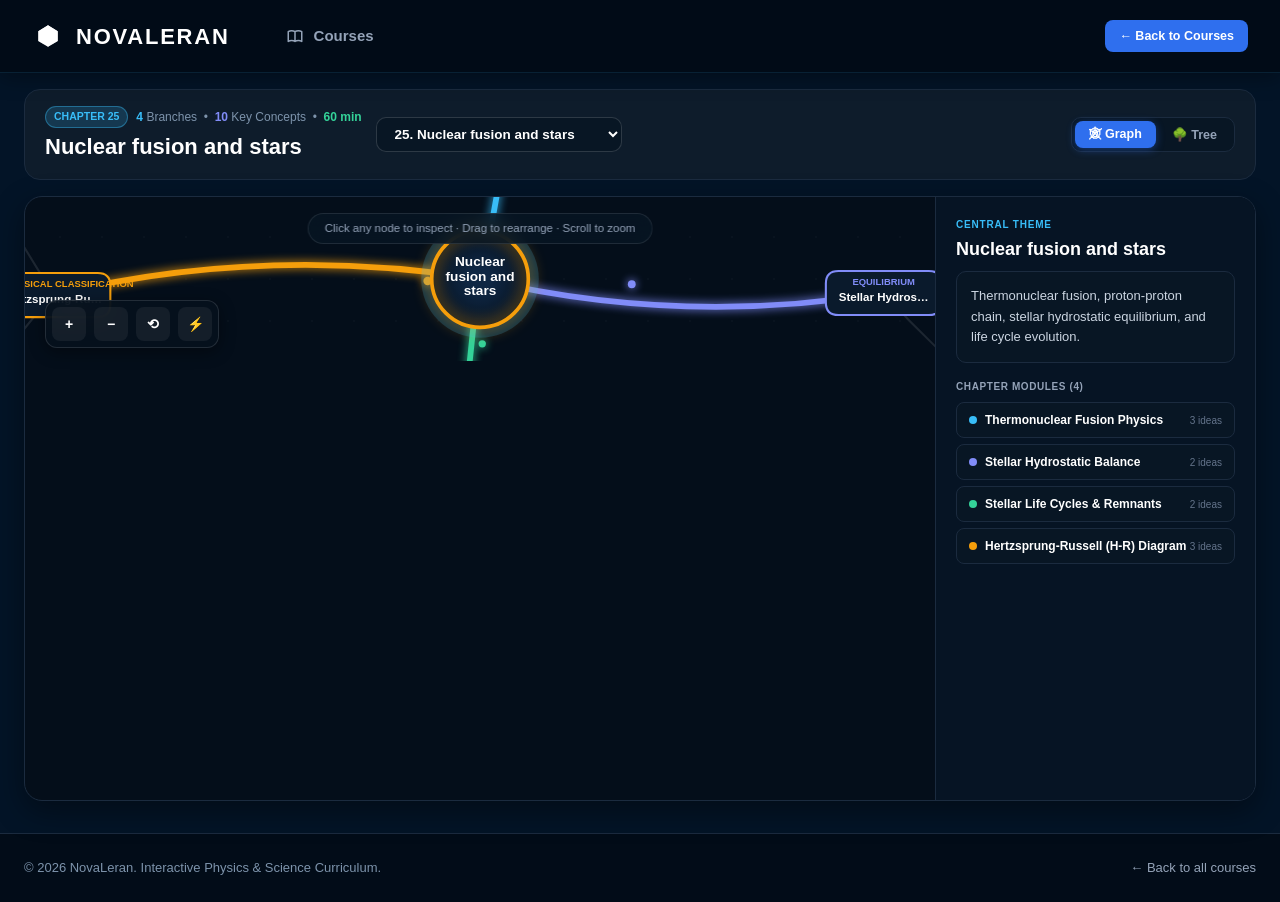
==== chapter.html @ ee6819e4 "Remove section heading and display only Nuclear Fusion and Stars chapter with NEW tag" ====
<!DOCTYPE html>
<html lang="en">
<head>
  <meta charset="utf-8">
  <meta name="viewport" content="width=device-width, initial-scale=1">
  <title>Concept Mind Map | NovaLeran</title>
  <meta http-equiv="Cache-Control" content="no-cache, no-store, must-revalidate">
  <meta http-equiv="Pragma" content="no-cache">
  <meta http-equiv="Expires" content="0">
  <link rel="stylesheet" href="style.css?v=13">
  <style>
    /* Dedicated Chapter Mind Map Layout Styles */
    .mm-layout-wrapper {
      flex: 1;
      display: flex;
      flex-direction: column;
      max-width: 1440px;
      width: 100%;
      margin: 0 auto;
      padding: 16px 24px 32px;
      box-sizing: border-box;
      min-height: calc(100vh - 140px);
    }

    .mm-header-bar {
      display: flex;
      flex-wrap: wrap;
      align-items: center;
      justify-content: space-between;
      gap: 16px;
      background: var(--bg-card);
      border: 1px solid var(--border-subtle);
      border-radius: 16px;
      padding: 16px 20px;
      margin-bottom: 16px;
    }

    .mm-chapter-select {
      background: #081624;
      border: 1px solid rgba(255, 255, 255, 0.15);
      color: #fff;
      padding: 8px 14px;
      border-radius: 10px;
      font-size: 13.5px;
      font-weight: 600;
      cursor: pointer;
      outline: none;
      max-width: 280px;
      transition: border-color 0.2s;
    }
    .mm-chapter-select:hover, .mm-chapter-select:focus {
      border-color: var(--brilliant-blue);
    }

    .mm-view-toggle-group {
      display: flex;
      background: #081624;
      border: 1px solid var(--border-subtle);
      border-radius: 10px;
      padding: 3px;
      gap: 2px;
    }

    .mm-view-toggle-btn {
      background: transparent;
      border: none;
      color: var(--text-secondary);
      padding: 6px 14px;
      border-radius: 8px;
      font-size: 12.5px;
      font-weight: 700;
      cursor: pointer;
      transition: all 0.2s ease;
      display: inline-flex;
      align-items: center;
      gap: 6px;
    }
    .mm-view-toggle-btn.active {
      background: var(--brilliant-blue);
      color: #fff;
      box-shadow: 0 2px 8px rgba(47, 111, 238, 0.4);
    }

    .mm-workspace {
      flex: 1;
      display: flex;
      height: 680px;
      min-height: 520px;
      background: #040e1a;
      border: 1px solid var(--border-subtle);
      border-radius: 18px;
      overflow: hidden;
      position: relative;
      box-shadow: 0 10px 30px rgba(0, 0, 0, 0.4);
    }

    .mm-canvas-pane {
      flex: 1;
      position: relative;
      min-width: 0;
      height: 100%;
      cursor: grab;
    }

    .mm-floating-controls {
      position: absolute;
      bottom: 20px;
      left: 20px;
      display: flex;
      gap: 8px;
      background: rgba(6, 17, 29, 0.9);
      backdrop-filter: blur(12px);
      border: 1px solid rgba(255, 255, 255, 0.12);
      border-radius: 12px;
      padding: 6px;
      box-shadow: 0 4px 16px rgba(0, 0, 0, 0.4);
      z-index: 10;
    }

    .mm-control-btn {
      width: 34px;
      height: 34px;
      border-radius: 8px;
      background: rgba(255, 255, 255, 0.06);
      border: 1px solid transparent;
      color: #fff;
      font-size: 14px;
      font-weight: 700;
      display: flex;
      align-items: center;
      justify-content: center;
      cursor: pointer;
      transition: all 0.15s ease;
    }
    .mm-control-btn:hover {
      background: rgba(255, 255, 255, 0.14);
      border-color: rgba(255, 255, 255, 0.2);
    }

    .mm-hint-badge {
      position: absolute;
      top: 16px;
      left: 50%;
      transform: translateX(-50%);
      background: rgba(8, 22, 36, 0.85);
      backdrop-filter: blur(8px);
      border: 1px solid rgba(255, 255, 255, 0.1);
      border-radius: 20px;
      padding: 6px 16px;
      font-size: 11.5px;
      color: #94a3b8;
      pointer-events: none;
      white-space: nowrap;
      z-index: 10;
    }

    .mm-inspector {
      width: 320px;
      flex-shrink: 0;
      background: #061424;
      border-left: 1px solid var(--border-subtle);
      display: flex;
      flex-direction: column;
      overflow-y: auto;
      padding: 20px;
      box-sizing: border-box;
      transition: transform 0.3s cubic-bezier(0.4, 0, 0.2, 1);
      z-index: 20;
    }

    .mm-tree-pane {
      width: 100%;
      height: 100%;
      overflow-y: auto;
      background: #040e1a;
      display: none;
    }

    /* Responsive Drawer on Tablets & Mobile */
    @media (max-width: 900px) {
      .mm-layout-wrapper {
        padding: 12px 14px 24px;
      }
      .mm-header-bar {
        flex-direction: column;
        align-items: stretch;
        gap: 12px;
      }
      .mm-chapter-select {
        max-width: 100%;
      }
      .mm-workspace {
        height: 560px;
        flex-direction: column;
      }
      .mm-inspector {
        position: absolute;
        top: 0;
        right: 0;
        bottom: 0;
        width: 300px;
        max-width: 85%;
        box-shadow: -8px 0 24px rgba(0, 0, 0, 0.6);
        transform: translateX(100%);
      }
      .mm-inspector.open {
        transform: translateX(0);
      }
      .mm-inspector-toggle-mobile {
        display: flex !important;
      }
    }

    @media (max-width: 480px) {
      .mm-workspace {
        height: 480px;
      }
      .mm-floating-controls {
        bottom: 12px;
        left: 12px;
        padding: 4px;
      }
      .mm-control-btn {
        width: 30px;
        height: 30px;
        font-size: 12px;
      }
      .mm-hint-badge {
        font-size: 10px;
        padding: 4px 12px;
      }
    }
  </style>
</head>
<body style="min-height: 100vh; display: flex; flex-direction: column; background: var(--bg-body, #031427); color: #fff; margin: 0; font-family: -apple-system, BlinkMacSystemFont, 'Segoe UI', Roboto, Helvetica, Arial, sans-serif;">

  <!-- Header & Navigation -->
  <header class="brilliant-header">
    <div class="header-inner">
      <div class="header-left">
        <!-- Brand Logo -->
        <a href="index.html" class="brand-logo" id="brand-logo-btn" title="NovaLeran Home" style="text-decoration: none;">
          <div class="brand-icon">
            <svg width="26" height="26" viewBox="0 0 24 24" fill="none" xmlns="http://www.w3.org/2000/svg">
              <path d="M12 2L3 7.5v9L12 22l9-5.5v-9L12 2z" fill="#ffffff"/>
              <path d="M12 2l9 5.5-9 5.5-9-5.5L12 2z" fill="rgba(255,255,255,0.95)"/>
              <path d="M12 13v9l9-5.5v-9L12 13z" fill="rgba(255,255,255,0.7)"/>
              <path d="M12 13L3 7.5v9l9 5.5v-9z" fill="rgba(255,255,255,0.45)"/>
            </svg>
          </div>
          <span class="brand-name">NovaLeran</span>
        </a>

        <nav class="nav-links">
          <a class="nav-item" href="index.html">
            <svg width="18" height="18" fill="none" stroke="currentColor" stroke-width="2" viewBox="0 0 24 24">
              <path d="M12 6.253v13m0-13C10.832 5.477 9.246 5 7.5 5S4.168 5.477 3 6.253v13C4.168 18.477 5.754 18 7.5 18s3.332.477 4.5 1.253m0-13C13.168 5.477 14.754 5 16.5 5c1.747 0 3.332.477 4.5 1.253v13C19.832 18.477 18.247 18 16.5 18c-1.746 0-3.332.477-4.5 1.253" stroke-linecap="round" stroke-linejoin="round"/>
            </svg>
            <span>Courses</span>
          </a>
        </nav>
      </div>

      <!-- Right Header Actions -->
      <div class="header-right">
        <a href="index.html" class="action-start-btn" style="text-decoration: none; padding: 7px 14px; font-size: 12.5px; font-weight: 700; display: inline-flex; align-items: center; gap: 6px;">
          ← Back to Courses
        </a>
      </div>
    </div>
  </header>

  <!-- Mind Map App Content Area -->
  <main class="mm-layout-wrapper">
    
    <!-- Top Chapter Bar & Selector Controls -->
    <div class="mm-header-bar">
      <div style="display: flex; align-items: center; gap: 14px; flex-wrap: wrap;">
        <div>
          <div style="display: flex; align-items: center; gap: 8px; margin-bottom: 2px;">
            <span id="chapter-header-badge" style="background: rgba(56, 189, 248, 0.18); border: 1px solid rgba(56, 189, 248, 0.4); color: #38bdf8; font-size: 10.5px; font-weight: 800; text-transform: uppercase; padding: 2px 8px; border-radius: 20px;">
              Chapter
            </span>
            <span id="chapter-header-meta" style="font-size: 12px; color: var(--text-muted);">
              Interactive Concept Map
            </span>
          </div>
          <h1 id="chapter-header-title" style="font-size: 22px; font-weight: 800; color: #fff; margin: 0;">
            Kinematics
          </h1>
        </div>

        <!-- Jump to Another Chapter Dropdown -->
        <select id="chapter-select-dropdown" class="mm-chapter-select" title="Switch Physics Chapter">
          <!-- Populated dynamically by chapter.js -->
        </select>
      </div>

      <!-- View Switcher (Interactive Graph vs Tree View) -->
      <div style="display: flex; align-items: center; gap: 10px; flex-wrap: wrap;">
        <div class="mm-view-toggle-group">
          <button id="btn-view-graph" class="mm-view-toggle-btn active" title="Visual Network Graph">
            <span>🕸 Graph</span>
          </button>
          <button id="btn-view-tree" class="mm-view-toggle-btn" title="Hierarchical Tree List">
            <span>🌳 Tree</span>
          </button>
        </div>

        <!-- Mobile Drawer Toggle -->
        <button id="btn-toggle-inspector" class="mm-control-btn mm-inspector-toggle-mobile" style="display: none; width: auto; padding: 0 12px; font-size: 12px;" title="Toggle Concept Inspector">
          <span>🧠 Inspector</span>
        </button>
      </div>
    </div>

    <!-- Interactive Mind Map Workspace Canvas & Inspector -->
    <div class="mm-workspace">
      
      <!-- Graph Canvas Container -->
      <div id="mm-canvas-container" class="mm-canvas-pane">
        <canvas id="mm-graph-canvas"></canvas>

        <!-- Centered Hint Badge -->
        <div class="mm-hint-badge">
          Click any node to inspect · Drag to rearrange · Scroll to zoom
        </div>

        <!-- Floating Controls (Zoom, Reset, Physics) -->
        <div class="mm-floating-controls">
          <button id="btn-zoom-in" class="mm-control-btn" title="Zoom In (+)">+</button>
          <button id="btn-zoom-out" class="mm-control-btn" title="Zoom Out (-)">−</button>
          <button id="btn-zoom-reset" class="mm-control-btn" title="Reset Camera (R)">⟲</button>
          <button id="btn-toggle-physics" class="mm-control-btn" style="color: #38bdf8;" title="Toggle Physics Simulation">⚡</button>
        </div>
      </div>

      <!-- Tree View Alternative Container -->
      <div id="mm-tree-container" class="mm-tree-pane">
        <!-- Rendered dynamically by chapter.js -->
      </div>

      <!-- Side Inspector Panel -->
      <div id="mm-inspector-panel" class="mm-inspector">
        <div id="mm-inspector-content">
          <!-- Populated dynamically by chapter.js -->
        </div>
      </div>

    </div>

  </main>

  <!-- Footer -->
  <footer style="width: 100%; background: #020c18; border-top: 1px solid var(--border-subtle); padding: 24px; box-sizing: border-box;">
    <div style="max-width: 1360px; margin: 0 auto; display: flex; flex-wrap: wrap; justify-content: space-between; align-items: center; gap: 16px;">
      <span style="font-size: 13px; color: var(--text-muted);">
        © 2026 NovaLeran. Interactive Physics &amp; Science Curriculum.
      </span>
      <a href="index.html" style="font-size: 13px; color: var(--text-secondary); text-decoration: none;">
        ← Back to all courses
      </a>
    </div>
  </footer>

  <!-- Curriculum Data and Mind Map Engine Scripts -->
  <script src="curriculum-data.js?v=13"></script>
  <script src="chapter.js?v=13"></script>
</body>
</html>
---- style.css ----
/* ==========================================================================
   Brilliant.org Exact Clone Stylesheet
   Faithful replication of https://brilliant.org/courses/
   ========================================================================== */

:root {
  --bg-primary: #031427;
  --bg-header: rgba(2, 11, 22, 0.88);
  --bg-container: #0a1826;
  --bg-card: #0e1c2b;
  --bg-card-hover: #132437;
  --bg-input: #081624;
  --border-subtle: #1b2b3f;
  --border-hover: #29405d;
  
  --brilliant-blue: #2f6fee;
  --brilliant-blue-hover: #4582f6;
  --brilliant-gold: #f59e0b;
  --brilliant-flame: #ff7b00;
  --brilliant-green: #22c55e;
  --brilliant-purple: #8b5cf6;
  --brilliant-sky: #38bdf8;
  
  --text-primary: #ffffff;
  --text-secondary: #94a3b8;
  --text-muted: #7d93ab;
  --text-dim: #64748b;
  
  --shadow-sm: 0 2px 8px rgba(0, 0, 0, 0.25);
  --shadow-md: 0 8px 24px rgba(0, 0, 0, 0.35);
  --shadow-lg: 0 16px 40px rgba(0, 0, 0, 0.5);
  --shadow-glow: 0 0 20px rgba(47, 111, 238, 0.3);
}

* {
  margin: 0;
  padding: 0;
  box-sizing: border-box;
}

body {
  font-family: 'Inter', system-ui, -apple-system, BlinkMacSystemFont, "Segoe UI", Roboto, sans-serif;
  background-color: var(--bg-primary);
  color: var(--text-primary);
  min-height: 100vh;
  line-height: 1.5;
  overflow-x: hidden;
  -webkit-font-smoothing: antialiased;
}

a {
  color: inherit;
  text-decoration: none;
}

button, input, textarea, select {
  font-family: inherit;
  color: inherit;
}

/* Custom Scrollbar */
::-webkit-scrollbar {
  width: 8px;
  height: 8px;
}
::-webkit-scrollbar-track {
  background: var(--bg-primary);
}
::-webkit-scrollbar-thumb {
  background: var(--border-subtle);
  border-radius: 4px;
}
::-webkit-scrollbar-thumb:hover {
  background: var(--border-hover);
}

/* ==========================================================================
   Brilliant Header & Navigation
   ========================================================================== */
.brilliant-header {
  width: 100%;
  background: var(--bg-header);
  border-bottom: 1px solid rgba(56, 189, 248, 0.12);
  position: sticky;
  top: 0;
  z-index: 50;
  backdrop-filter: blur(16px);
  -webkit-backdrop-filter: blur(16px);
  box-shadow: 0 4px 20px rgba(0, 0, 0, 0.35);
}

.header-inner {
  max-width: 1360px;
  margin: 0 auto;
  padding: 0 32px;
  height: 72px;
  display: flex;
  align-items: center;
  justify-content: space-between;
}

.header-left {
  display: flex;
  align-items: center;
  gap: 40px;
}

.brand-logo {
  display: flex;
  align-items: center;
  gap: 12px;
  cursor: pointer;
  user-select: none;
}

.brand-icon {
  width: 32px;
  height: 32px;
  display: flex;
  align-items: center;
  justify-content: center;
}

.brand-name {
  font-size: 22px;
  font-weight: 800;
  letter-spacing: 0.08em;
  color: #fff;
  text-transform: uppercase;
}

.nav-links {
  display: flex;
  align-items: center;
  height: 72px;
  gap: 6px;
}

.nav-item {
  position: relative;
  display: flex;
  align-items: center;
  gap: 10px;
  padding: 0 16px;
  height: 100%;
  font-size: 15px;
  font-weight: 600;
  color: var(--text-secondary);
  transition: color 0.15s ease;
  cursor: pointer;
}

.nav-item:hover {
  color: #fff;
}

.nav-item.active {
  color: #fff;
}

.nav-indicator {
  position: absolute;
  bottom: 0;
  left: 12px;
  right: 12px;
  height: 3px;
  background: #fff;
  border-radius: 3px 3px 0 0;
}

.header-right {
  display: flex;
  align-items: center;
  gap: 12px;
}

.pill-stat {
  display: flex;
  align-items: center;
  gap: 8px;
  padding: 6px 14px;
  border-radius: 999px;
  font-size: 14px;
  font-weight: 700;
  color: #fff;
  background-color: #141f2d;
  border: 1px solid var(--border-subtle);
  cursor: pointer;
  user-select: none;
  transition: all 0.15s ease;
}

.pill-stat:hover {
  border-color: var(--border-hover);
  background-color: #1c2b3d;
  transform: translateY(-1px);
}

.pill-stat.streak-pill svg {
  color: var(--brilliant-flame);
}

.pill-stat.energy-pill svg {
  color: var(--brilliant-sky);
}

.upgrade-btn {
  background: var(--brilliant-green);
  color: #042f1a;
  font-size: 13px;
  font-weight: 700;
  padding: 8px 16px;
  border-radius: 999px;
  border: none;
  cursor: pointer;
  transition: all 0.15s ease;
}

.upgrade-btn:hover {
  background: #34d399;
  box-shadow: 0 2px 10px rgba(52, 211, 153, 0.4);
}

.avatar-btn {
  width: 38px;
  height: 38px;
  border-radius: 50%;
  background: linear-gradient(135deg, #4f5df5, #f59e0b);
  display: flex;
  align-items: center;
  justify-content: center;
  color: #fff;
  font-size: 14px;
  font-weight: 700;
  border: 2px solid var(--border-subtle);
  cursor: pointer;
  transition: transform 0.15s ease;
}

.avatar-btn:hover {
  transform: scale(1.05);
}

/* ==========================================================================
   Navbar Authentication Controls & User Dropdown
   ========================================================================== */
.header-right {
  display: flex;
  align-items: center;
  gap: 12px;
  position: relative;
}

/* ==========================================================================
   Student Progress Bars (Header, Path Sections, Profile)
   ========================================================================== */
.header-progress-widget {
  display: flex;
  flex-direction: column;
  gap: 4px;
  background: rgba(255, 255, 255, 0.05);
  border: 1px solid rgba(255, 255, 255, 0.12);
  border-radius: 12px;
  padding: 6px 14px;
  min-width: 150px;
  cursor: pointer;
  transition: all 0.2s ease;
}

.header-progress-widget:hover {
  background: rgba(255, 255, 255, 0.1);
  border-color: rgba(59, 130, 246, 0.4);
  transform: translateY(-1px);
}

.header-progress-info {
  display: flex;
  justify-content: space-between;
  align-items: center;
  font-size: 11px;
  font-weight: 700;
}

.header-progress-label {
  color: var(--text-muted, #94a3b8);
  text-transform: uppercase;
  letter-spacing: 0.05em;
}

.header-progress-val {
  color: #38bdf8;
}

.header-progress-track {
  width: 100%;
  height: 5px;
  background: rgba(255, 255, 255, 0.1);
  border-radius: 999px;
  overflow: hidden;
}

.header-progress-fill {
  height: 100%;
  background: linear-gradient(90deg, #3b82f6, #22c55e);
  border-radius: 999px;
  transition: width 0.4s cubic-bezier(0.4, 0, 0.2, 1);
}

.path-progress-badge {
  display: flex;
  align-items: center;
  gap: 12px;
  background: rgba(8, 22, 36, 0.8);
  border: 1px solid rgba(255, 255, 255, 0.1);
  border-radius: 10px;
  padding: 8px 14px;
  margin-top: 8px;
}

.path-progress-track {
  flex: 1;
  height: 6px;
  background: rgba(255, 255, 255, 0.08);
  border-radius: 999px;
  overflow: hidden;
}

.path-progress-fill {
  height: 100%;
  background: linear-gradient(90deg, #4f5df5, #38bdf8);
  border-radius: 999px;
  transition: width 0.3s ease;
}

.nav-signin-btn {
  background: transparent;
  color: var(--text-primary, #fff);
  border: 1px solid var(--border-subtle, rgba(255, 255, 255, 0.15));
  padding: 8px 18px;
  border-radius: 999px;
  font-size: 13px;
  font-weight: 700;
  cursor: pointer;
  transition: all 0.2s cubic-bezier(0.4, 0, 0.2, 1);
}

.nav-signin-btn:hover {
  background: rgba(255, 255, 255, 0.08);
  border-color: rgba(255, 255, 255, 0.3);
  color: #fff;
  transform: translateY(-1px);
}

.nav-signup-btn {
  background: linear-gradient(135deg, #3b82f6, #4f5df5);
  color: #fff;
  border: none;
  padding: 8px 20px;
  border-radius: 999px;
  font-size: 13px;
  font-weight: 700;
  cursor: pointer;
  box-shadow: 0 2px 10px rgba(59, 130, 246, 0.35);
  transition: all 0.2s cubic-bezier(0.4, 0, 0.2, 1);
}

.nav-signup-btn:hover {
  background: linear-gradient(135deg, #2563eb, #4338ca);
  box-shadow: 0 4px 16px rgba(59, 130, 246, 0.5);
  transform: translateY(-1px);
}

.user-menu-wrapper {
  position: relative;
  display: flex;
  align-items: center;
}

.user-menu-btn {
  display: flex;
  align-items: center;
  gap: 10px;
  background: rgba(255, 255, 255, 0.05);
  border: 1px solid var(--border-subtle, rgba(255, 255, 255, 0.15));
  padding: 4px 12px 4px 6px;
  border-radius: 999px;
  cursor: pointer;
  transition: all 0.2s ease;
}

.user-menu-btn:hover {
  background: rgba(255, 255, 255, 0.1);
  border-color: rgba(255, 255, 255, 0.3);
}

.user-menu-name {
  font-size: 13px;
  font-weight: 700;
  color: #fff;
  max-width: 120px;
  overflow: hidden;
  text-overflow: ellipsis;
  white-space: nowrap;
}

.auth-dropdown {
  position: absolute;
  top: calc(100% + 10px);
  right: 0;
  width: 280px;
  background: #0b1726;
  border: 1px solid var(--border-subtle, rgba(255, 255, 255, 0.15));
  border-radius: 16px;
  box-shadow: 0 12px 32px rgba(0, 0, 0, 0.6), 0 0 0 1px rgba(255, 255, 255, 0.05);
  padding: 16px;
  z-index: 1000;
  display: none;
  animation: dropdownFadeIn 0.2s cubic-bezier(0.16, 1, 0.3, 1);
}

.auth-dropdown.show {
  display: block;
}

@keyframes dropdownFadeIn {
  from { opacity: 0; transform: translateY(-8px) scale(0.96); }
  to { opacity: 1; transform: translateY(0) scale(1); }
}

.dropdown-user-info {
  display: flex;
  align-items: center;
  gap: 12px;
  padding-bottom: 14px;
  border-bottom: 1px solid rgba(255, 255, 255, 0.08);
  margin-bottom: 12px;
}

.dropdown-item {
  display: flex;
  align-items: center;
  gap: 10px;
  width: 100%;
  padding: 10px 12px;
  background: transparent;
  border: none;
  border-radius: 8px;
  color: var(--text-secondary, #cbd5e1);
  font-size: 13px;
  font-weight: 600;
  cursor: pointer;
  transition: all 0.15s ease;
  text-align: left;
}

.dropdown-item:hover {
  background: rgba(255, 255, 255, 0.08);
  color: #fff;
}

.dropdown-item.danger:hover {
  background: rgba(239, 68, 68, 0.15);
  color: #f87171;
}

/* Auth Modal Specific Styles */
.auth-tabs {
  display: flex;
  background: rgba(255, 255, 255, 0.05);
  border-radius: 10px;
  padding: 4px;
  margin-bottom: 24px;
}

.auth-tab-btn {
  flex: 1;
  padding: 10px;
  border: none;
  background: transparent;
  color: var(--text-secondary, #cbd5e1);
  font-size: 14px;
  font-weight: 700;
  border-radius: 8px;
  cursor: pointer;
  transition: all 0.2s ease;
}

.auth-tab-btn.active {
  background: #3b82f6;
  color: #fff;
  box-shadow: 0 2px 8px rgba(59, 130, 246, 0.3);
}

.auth-form-group {
  margin-bottom: 16px;
  text-align: left;
}

.auth-form-group label {
  display: block;
  font-size: 12px;
  font-weight: 700;
  color: var(--text-muted, #94a3b8);
  text-transform: uppercase;
  letter-spacing: 0.05em;
  margin-bottom: 6px;
}

.auth-input {
  width: 100%;
  padding: 12px 14px;
  background: #06111e;
  border: 1px solid rgba(255, 255, 255, 0.15);
  border-radius: 10px;
  color: #fff;
  font-size: 14px;
  outline: none;
  transition: border-color 0.2s ease;
}

.auth-input:focus {
  border-color: #3b82f6;
  box-shadow: 0 0 0 3px rgba(59, 130, 246, 0.2);
}

.social-login-row {
  display: flex;
  gap: 12px;
  margin-top: 16px;
}

.social-auth-btn {
  flex: 1;
  display: flex;
  align-items: center;
  justify-content: center;
  gap: 8px;
  padding: 10px;
  background: #081624;
  border: 1px solid rgba(255, 255, 255, 0.12);
  border-radius: 10px;
  color: #fff;
  font-size: 13px;
  font-weight: 600;
  cursor: pointer;
  transition: background 0.2s ease;
}

.social-auth-btn:hover {
  background: rgba(255, 255, 255, 0.1);
  border-color: rgba(255, 255, 255, 0.25);
}

/* ==========================================================================
   Page Main Container
   ========================================================================== */
.page-main {
  max-width: 1360px;
  margin: 0 auto;
  padding: 40px 32px 80px;
}

.page-hero {
  margin-bottom: 32px;
}

.page-title {
  font-size: 32px;
  font-weight: 800;
  letter-spacing: -0.01em;
  color: #fff;
  margin-bottom: 6px;
}

.page-subtitle {
  font-size: 16px;
  color: var(--text-secondary);
}

/* Subject Filter Buttons & Controls */
.learning-paths-controls {
  display: flex;
  flex-wrap: wrap;
  align-items: center;
  justify-content: space-between;
  gap: 16px;
  margin-bottom: 32px;
}

.subject-filter-row {
  display: flex;
  align-items: center;
  gap: 10px;
  overflow-x: auto;
  -webkit-overflow-scrolling: touch;
  scrollbar-width: none;
  padding-bottom: 4px;
  margin-bottom: 0;
}

.subject-filter-row::-webkit-scrollbar {
  display: none;
}

.subject-filter-btn {
  padding: 9px 18px;
  border-radius: 999px;
  font-size: 13.5px;
  font-weight: 600;
  background: var(--bg-card);
  border: 1px solid var(--border-subtle);
  color: var(--text-secondary);
  cursor: pointer;
  white-space: nowrap;
  flex-shrink: 0;
  transition: all 0.15s ease;
}

.subject-filter-btn:hover {
  color: #fff;
  border-color: var(--border-hover);
  background: #142232;
}

.subject-filter-btn.active {
  background: #fff;
  color: #031427;
  border-color: #fff;
  font-weight: 700;
}

/* ==========================================================================
   Learning Path Track Row (Horizontal Scroll)
   ========================================================================== */
.path-section {
  margin-bottom: 48px;
}

.path-section-header {
  display: flex;
  align-items: center;
  gap: 16px;
  margin-bottom: 18px;
}

.path-section-text {
  display: flex;
  flex-direction: column;
}

.path-section-meta {
  font-size: 11px;
  font-weight: 800;
  letter-spacing: 0.08em;
  color: var(--text-muted);
  text-transform: uppercase;
}

.path-section-title {
  font-size: 20px;
  font-weight: 800;
  color: #fff;
  margin: 1px 0;
}

.path-section-desc {
  font-size: 13px;
  color: var(--text-secondary);
}

.path-track-container {
  background-color: var(--bg-container);
  border: 1px solid var(--border-subtle);
  border-radius: 16px;
  padding: 24px;
  display: flex;
  gap: 16px;
  overflow-x: auto;
  -webkit-overflow-scrolling: touch;
  scroll-snap-type: x proximity;
  scrollbar-width: thin;
}

.course-tile {
  display: flex;
  flex-direction: column;
  align-items: center;
  gap: 10px;
  cursor: pointer;
  flex-shrink: 0;
  text-decoration: none;
  scroll-snap-align: start;
  transition: transform 0.2s ease;
}

.course-tile:hover {
  transform: translateY(-4px);
}

.tile-box {
  width: 160px;
  height: 160px;
  background-color: var(--bg-card);
  border: 1px solid var(--border-subtle);
  border-radius: 18px;
  padding: 0;
  display: flex;
  align-items: center;
  justify-content: center;
  position: relative;
  overflow: hidden;
  transition: all 0.25s cubic-bezier(0.4, 0, 0.2, 1);
  box-shadow: 0 4px 14px rgba(0, 0, 0, 0.25);
}

.course-tile:hover .tile-box {
  border-color: var(--brilliant-blue);
  box-shadow: 0 8px 24px rgba(47, 111, 238, 0.4);
}

.tile-icon-wrap {
  width: 100%;
  height: 100%;
  border-radius: inherit;
  display: flex;
  align-items: center;
  justify-content: center;
  box-shadow: none;
  border: none;
  overflow: hidden;
  position: relative;
  transition: transform 0.3s cubic-bezier(0.34, 1.56, 0.64, 1);
  flex-shrink: 0;
}

.course-tile:hover .tile-icon-wrap {
  transform: scale(1.05);
}

.tile-box .tile-icon-wrap svg {
  width: 100% !important;
  height: 100% !important;
  display: block;
  padding: 16px;
  box-sizing: border-box;
}

.tile-box .tile-icon-wrap svg.kinematics-svg,
.tile-box .tile-icon-wrap svg.full-bleed-svg {
  padding: 8px;
}

.modal-head .tile-icon-wrap svg {
  width: 100% !important;
  height: 100% !important;
  display: block;
  padding: 4px;
  box-sizing: border-box;
}

.tile-tag-new {
  position: absolute;
  top: 10px;
  right: 10px;
  background: #22c55e;
  color: #031427;
  font-size: 10px;
  font-weight: 800;
  text-transform: uppercase;
  letter-spacing: 0.08em;
  padding: 3px 8px;
  border-radius: 999px;
  box-shadow: 0 2px 8px rgba(34, 197, 94, 0.45);
  z-index: 15;
  line-height: 1;
  pointer-events: none;
  display: inline-block !important;
  visibility: visible !important;
  opacity: 1 !important;
}

.chapters-showcase-container {
  display: flex;
  flex-wrap: wrap;
  align-items: center;
  gap: 24px;
  background-color: var(--bg-container);
  border: 1px solid var(--border-subtle);
  border-radius: 18px;
  padding: 32px;
  margin-top: 8px;
  margin-bottom: 48px;
}

.tile-title {
  font-size: 14px;
  font-weight: 600;
  color: #fff;
  text-align: center;
  max-width: 160px;
}

/* ==========================================================================
   Browse All Courses Catalog Section
   ========================================================================== */
.catalog-section {
  margin-top: 56px;
}

.catalog-header {
  margin-bottom: 24px;
}

.catalog-title {
  font-size: 26px;
  font-weight: 800;
  color: #fff;
  margin-bottom: 6px;
}

.catalog-subtitle {
  font-size: 15px;
  color: var(--text-secondary);
}

.catalog-toolbar {
  display: flex;
  flex-wrap: wrap;
  align-items: center;
  justify-content: space-between;
  gap: 16px;
  background: var(--bg-container);
  border: 1px solid var(--border-subtle);
  padding: 16px 20px;
  border-radius: 14px;
  margin-bottom: 28px;
}

.search-field {
  position: relative;
  flex: 1;
  min-width: 280px;
  max-width: 480px;
}

.search-field svg {
  position: absolute;
  left: 14px;
  top: 50%;
  transform: translateY(-50%);
  color: var(--text-muted);
  width: 18px;
  height: 18px;
}

.search-input {
  width: 100%;
  padding: 10px 16px 10px 42px;
  background: var(--bg-input);
  border: 1px solid var(--border-subtle);
  border-radius: 10px;
  color: #fff;
  font-size: 14px;
  outline: none;
  transition: border-color 0.2s ease, box-shadow 0.2s ease;
}

.search-input:focus {
  border-color: var(--brilliant-blue);
  box-shadow: 0 0 12px rgba(47, 111, 238, 0.3);
}

.catalog-filter-tabs {
  display: flex;
  flex-wrap: wrap;
  gap: 8px;
}

.filter-tab {
  padding: 8px 14px;
  background: var(--bg-input);
  border: 1px solid var(--border-subtle);
  border-radius: 999px;
  font-size: 13px;
  font-weight: 600;
  color: var(--text-secondary);
  cursor: pointer;
  transition: all 0.15s ease;
}

.filter-tab:hover {
  background: #142232;
  color: #fff;
}

.filter-tab.active {
  background: var(--brilliant-blue);
  color: #fff;
  border-color: var(--brilliant-blue);
  box-shadow: 0 2px 10px rgba(47, 111, 238, 0.35);
}

/* ==========================================================================
   Catalog Course Cards Grid
   ========================================================================== */
.catalog-grid {
  display: grid;
  grid-template-columns: repeat(auto-fill, minmax(340px, 1fr));
  gap: 20px;
}

.catalog-card {
  background: var(--bg-card);
  border: 1px solid var(--border-subtle);
  border-radius: 16px;
  padding: 24px;
  display: flex;
  flex-direction: column;
  justify-content: space-between;
  transition: transform 0.2s ease, border-color 0.2s ease, box-shadow 0.2s ease;
  position: relative;
  cursor: pointer;
}

.catalog-card:hover {
  transform: translateY(-3px);
  border-color: var(--border-hover);
  box-shadow: var(--shadow-md);
}

.card-top-row {
  display: flex;
  align-items: flex-start;
  justify-content: space-between;
  margin-bottom: 12px;
}

.card-tags {
  display: flex;
  align-items: center;
  gap: 8px;
}

.tag-subject {
  font-size: 11px;
  font-weight: 700;
  padding: 3px 8px;
  border-radius: 6px;
  background: rgba(47, 111, 238, 0.15);
  color: #93c5fd;
  border: 1px solid rgba(47, 111, 238, 0.3);
}

.tag-level {
  font-size: 11px;
  font-weight: 600;
  padding: 3px 8px;
  border-radius: 6px;
  background: rgba(255, 255, 255, 0.06);
  color: var(--text-secondary);
}

.card-bookmark-btn {
  background: none;
  border: none;
  color: var(--text-muted);
  cursor: pointer;
  padding: 4px;
  display: flex;
  align-items: center;
  justify-content: center;
  transition: color 0.15s ease;
}

.card-bookmark-btn:hover {
  color: var(--brilliant-gold);
}

.card-title {
  font-size: 18px;
  font-weight: 700;
  color: #fff;
  margin-bottom: 8px;
  line-height: 1.35;
}

.card-desc {
  font-size: 13px;
  color: var(--text-secondary);
  margin-bottom: 18px;
  line-height: 1.5;
  display: -webkit-box;
  -webkit-line-clamp: 2;
  -webkit-box-orient: vertical;
  overflow: hidden;
}

.card-sections-box {
  background: #081624;
  border: 1px solid rgba(27, 43, 63, 0.6);
  border-radius: 10px;
  padding: 12px;
  margin-bottom: 18px;
  display: flex;
  flex-direction: column;
  gap: 6px;
}

.card-section-row {
  display: flex;
  align-items: center;
  justify-content: space-between;
  font-size: 12px;
  color: #cbd5e1;
}

.card-bottom-row {
  display: flex;
  align-items: center;
  justify-content: space-between;
  padding-top: 16px;
  border-top: 1px solid var(--border-subtle);
}

.action-start-btn {
  display: inline-flex;
  align-items: center;
  gap: 8px;
  background: var(--brilliant-blue);
  color: #fff;
  border: none;
  border-radius: 8px;
  padding: 8px 16px;
  font-size: 13px;
  font-weight: 700;
  cursor: pointer;
  transition: all 0.15s ease;
}

.action-start-btn:hover {
  background: var(--brilliant-blue-hover);
  box-shadow: 0 0 14px rgba(47, 111, 238, 0.4);
}

/* ==========================================================================
   Modals & Popovers
   ========================================================================== */
.modal-overlay {
  position: fixed;
  inset: 0;
  background: rgba(3, 20, 39, 0.88);
  backdrop-filter: blur(8px);
  z-index: 1000;
  display: flex;
  align-items: center;
  justify-content: center;
  padding: 24px;
}

.modal-dialog {
  background: #0a1826;
  border: 1px solid var(--border-subtle);
  border-radius: 20px;
  width: 100%;
  max-width: 1100px;
  max-height: 90vh;
  display: flex;
  flex-direction: column;
  overflow: hidden;
  box-shadow: var(--shadow-lg);
  animation: modalPop 0.2s ease-out;
}

@keyframes modalPop {
  from { opacity: 0; transform: scale(0.97); }
  to { opacity: 1; transform: scale(1); }
}

.modal-head {
  padding: 24px 32px;
  border-bottom: 1px solid var(--border-subtle);
  display: flex;
  align-items: center;
  justify-content: space-between;
  background: #0d1e30;
}

.modal-tabs-bar {
  display: flex;
  gap: 8px;
  padding: 12px 32px;
  background: #081624;
  border-bottom: 1px solid var(--border-subtle);
}

.tab-btn {
  padding: 8px 18px;
  border-radius: 8px;
  font-size: 13px;
  font-weight: 600;
  background: transparent;
  border: none;
  color: var(--text-muted);
  cursor: pointer;
  transition: all 0.15s ease;
}

.tab-btn:hover {
  color: #fff;
}

.tab-btn.active {
  background: var(--brilliant-blue);
  color: #fff;
}

.modal-content-area {
  padding: 32px;
  overflow-y: auto;
  flex: 1;
}

/* ==========================================================================
   Simulators, Formulas & Quizzes
   ========================================================================== */
.sim-panel {
  background: #06111d;
  border: 1px solid var(--border-subtle);
  border-radius: 16px;
  padding: 24px;
  margin: 16px 0;
}

.sim-viewport {
  width: 100%;
  height: 340px;
  background: #020b15;
  border: 1px solid #142233;
  border-radius: 12px;
  display: block;
}

.sim-toolbar {
  display: flex;
  flex-wrap: wrap;
  align-items: center;
  gap: 16px;
  margin-top: 16px;
  padding: 12px 16px;
  background: #0a1826;
  border-radius: 10px;
}

.formula-grid {
  display: grid;
  grid-template-columns: repeat(auto-fill, minmax(280px, 1fr));
  gap: 16px;
  margin: 20px 0;
}

.formula-box {
  background: #0e1c2b;
  border: 1px solid var(--border-subtle);
  border-radius: 10px;
  padding: 16px;
}

.formula-label {
  font-size: 12px;
  font-weight: 600;
  color: var(--brilliant-sky);
  margin-bottom: 6px;
}

.formula-equation {
  font-family: "Cambria Math", "Times New Roman", serif;
  font-size: 17px;
  color: #fef08a;
}

.quiz-card {
  background: #0e1c2b;
  border: 1px solid var(--border-subtle);
  border-radius: 12px;
  padding: 20px;
  margin-bottom: 18px;
}

.quiz-choice {
  display: block;
  width: 100%;
  text-align: left;
  padding: 12px 16px;
  margin-top: 8px;
  background: #081624;
  border: 1px solid var(--border-subtle);
  border-radius: 8px;
  font-size: 14px;
  color: #e2e8f0;
  cursor: pointer;
  transition: all 0.15s ease;
}

.quiz-choice:hover {
  background: #122436;
  border-color: var(--border-hover);
}

.quiz-choice.correct {
  background: rgba(34, 197, 94, 0.2);
  border-color: #22c55e;
  color: #86efac;
  font-weight: 600;
}

.quiz-choice.wrong {
  background: rgba(239, 68, 68, 0.2);
  border-color: #ef4444;
  color: #fca5a5;
}

/* ==========================================================================
   Legacy Animation Utilities
   ========================================================================== */
.site-view {
  animation: fadeIn 0.25s ease-in-out;
}

@keyframes fadeIn {
  from { opacity: 0; transform: translateY(6px); }
  to { opacity: 1; transform: translateY(0); }
}

/* Home Hero Section */
.home-hero-wrap {
  text-align: center;
  padding: 36px 0 56px;
  max-width: 1020px;
  margin: 0 auto;
}

.home-badge-pill {
  display: inline-flex;
  align-items: center;
  gap: 8px;
  padding: 6px 16px;
  border-radius: 999px;
  background: rgba(47, 111, 238, 0.12);
  border: 1px solid rgba(56, 189, 248, 0.3);
  color: var(--brilliant-sky);
  font-size: 12px;
  font-weight: 700;
  letter-spacing: 0.08em;
  text-transform: uppercase;
  margin-bottom: 24px;
}

.home-badge-pill .pill-dot {
  width: 8px;
  height: 8px;
  border-radius: 50%;
  background: #38bdf8;
  box-shadow: 0 0 10px #38bdf8;
  animation: pulseGlow 2s infinite ease-in-out;
}

@keyframes pulseGlow {
  0%, 100% { opacity: 1; transform: scale(1); }
  50% { opacity: 0.5; transform: scale(0.85); }
}

.home-main-title {
  font-size: 46px;
  line-height: 1.15;
  font-weight: 900;
  letter-spacing: -0.025em;
  color: #ffffff;
  margin-bottom: 20px;
}

.home-main-title .gradient-text {
  background: linear-gradient(135deg, #38bdf8 0%, #818cf8 50%, #f59e0b 100%);
  -webkit-background-clip: text;
  -webkit-text-fill-color: transparent;
}

.home-lead-text {
  font-size: 18px;
  line-height: 1.65;
  color: var(--text-secondary);
  max-width: 780px;
  margin: 0 auto 36px;
}

.home-cta-group {
  display: flex;
  align-items: center;
  justify-content: center;
  gap: 16px;
  flex-wrap: wrap;
  margin-bottom: 48px;
}

.home-btn-primary {
  display: inline-flex;
  align-items: center;
  gap: 10px;
  background: linear-gradient(135deg, #2f6fee, #1d4ed8);
  color: #ffffff;
  font-size: 15px;
  font-weight: 700;
  padding: 14px 28px;
  border-radius: 12px;
  border: none;
  cursor: pointer;
  box-shadow: 0 4px 18px rgba(47, 111, 238, 0.4);
  transition: all 0.2s ease;
}

.home-btn-primary:hover {
  background: linear-gradient(135deg, #4582f6, #2563eb);
  transform: translateY(-2px);
  box-shadow: 0 8px 26px rgba(47, 111, 238, 0.6);
}

.home-btn-secondary {
  display: inline-flex;
  align-items: center;
  gap: 8px;
  background: rgba(255, 255, 255, 0.05);
  color: #fff;
  font-size: 15px;
  font-weight: 600;
  padding: 14px 24px;
  border-radius: 12px;
  border: 1px solid var(--border-subtle);
  cursor: pointer;
  transition: all 0.2s ease;
}

.home-btn-secondary:hover {
  background: rgba(255, 255, 255, 0.1);
  border-color: var(--border-hover);
  transform: translateY(-2px);
}

/* Hero Key Pillars Bar */
.home-hero-stats {
  display: grid;
  grid-template-columns: repeat(3, 1fr);
  gap: 16px;
  max-width: 960px;
  margin: 0 auto;
  text-align: left;
}

.home-stat-card {
  background: var(--bg-card);
  border: 1px solid var(--border-subtle);
  border-radius: 14px;
  padding: 20px;
  transition: border-color 0.2s ease;
}

.home-stat-card:hover {
  border-color: var(--border-hover);
}

.home-stat-num {
  font-size: 20px;
  font-weight: 800;
  color: #fff;
  margin-bottom: 6px;
  display: flex;
  align-items: center;
  gap: 8px;
}

.home-stat-desc {
  font-size: 13px;
  color: var(--text-secondary);
  line-height: 1.45;
}

/* Section Common Styling */
.home-section {
  padding: 64px 0;
  border-top: 1px solid var(--border-subtle);
}

.home-section-header {
  text-align: center;
  max-width: 760px;
  margin: 0 auto 48px;
}

.home-section-badge {
  font-size: 12px;
  font-weight: 800;
  letter-spacing: 0.1em;
  color: var(--brilliant-sky);
  text-transform: uppercase;
  margin-bottom: 10px;
}

.home-section-title {
  font-size: 32px;
  font-weight: 800;
  color: #fff;
  margin-bottom: 12px;
  letter-spacing: -0.015em;
}

.home-section-desc {
  font-size: 16px;
  color: var(--text-secondary);
  line-height: 1.6;
}

/* The 4 Ways Grid */
.home-ways-grid {
  display: grid;
  grid-template-columns: repeat(2, 1fr);
  gap: 24px;
  margin-bottom: 32px;
}

.home-way-card {
  background: var(--bg-card);
  border: 1px solid var(--border-subtle);
  border-radius: 18px;
  padding: 32px;
  position: relative;
  overflow: hidden;
  transition: all 0.25s ease;
}

.home-way-card:hover {
  border-color: var(--border-hover);
  transform: translateY(-3px);
  box-shadow: var(--shadow-md);
}

.home-way-badge {
  display: inline-flex;
  align-items: center;
  gap: 6px;
  padding: 4px 12px;
  border-radius: 6px;
  font-size: 11px;
  font-weight: 800;
  letter-spacing: 0.06em;
  text-transform: uppercase;
  margin-bottom: 18px;
}

.home-way-icon {
  width: 52px;
  height: 52px;
  border-radius: 14px;
  display: flex;
  align-items: center;
  justify-content: center;
  font-size: 26px;
  margin-bottom: 20px;
  border: 1px solid rgba(255, 255, 255, 0.1);
}

.home-way-title {
  font-size: 22px;
  font-weight: 800;
  color: #fff;
  margin-bottom: 8px;
}

.home-way-tagline {
  font-size: 14px;
  font-weight: 600;
  color: var(--brilliant-sky);
  margin-bottom: 14px;
}

.home-way-text {
  font-size: 14px;
  color: var(--text-secondary);
  line-height: 1.6;
  margin-bottom: 20px;
}

.home-way-perks {
  list-style: none;
  display: flex;
  flex-direction: column;
  gap: 8px;
  border-top: 1px solid var(--border-subtle);
  padding-top: 16px;
}

.home-way-perks li {
  font-size: 13px;
  color: #cbd5e1;
  display: flex;
  align-items: center;
  gap: 8px;
}

.home-way-perks li svg {
  flex-shrink: 0;
  color: var(--brilliant-green);
}

/* Interactive Sandbox Container on Homepage */
.home-sandbox {
  background: var(--bg-container);
  border: 1px solid var(--border-subtle);
  border-radius: 20px;
  overflow: hidden;
  box-shadow: var(--shadow-lg);
  margin-top: 16px;
}

.home-sandbox-header {
  background: #06111e;
  border-bottom: 1px solid var(--border-subtle);
  padding: 18px 24px;
  display: flex;
  align-items: center;
  justify-content: space-between;
  flex-wrap: wrap;
  gap: 16px;
}

.home-sandbox-topic {
  display: flex;
  align-items: center;
  gap: 12px;
}

.home-sandbox-tabs {
  display: flex;
  gap: 8px;
  flex-wrap: wrap;
}

.home-sandbox-tab {
  padding: 8px 16px;
  border-radius: 8px;
  font-size: 13px;
  font-weight: 700;
  border: 1px solid var(--border-subtle);
  background: #081624;
  color: var(--text-secondary);
  cursor: pointer;
  transition: all 0.15s ease;
  display: flex;
  align-items: center;
  gap: 6px;
}

.home-sandbox-tab:hover {
  color: #fff;
  border-color: var(--border-hover);
}

.home-sandbox-tab.active {
  background: var(--brilliant-blue);
  color: #fff;
  border-color: var(--brilliant-blue);
  box-shadow: 0 2px 10px rgba(47, 111, 238, 0.4);
}

.home-sandbox-body {
  padding: 28px;
  min-height: 360px;
}

/* Comparison Table Section */
.home-comparison-grid {
  display: grid;
  grid-template-columns: 1fr 1fr;
  gap: 24px;
}

.home-comp-card {
  border-radius: 16px;
  padding: 28px;
  border: 1px solid var(--border-subtle);
}

.home-comp-card.bad {
  background: rgba(239, 68, 68, 0.04);
  border-color: rgba(239, 68, 68, 0.2);
}

.home-comp-card.good {
  background: rgba(34, 197, 94, 0.04);
  border-color: rgba(34, 197, 94, 0.3);
  position: relative;
}

.home-comp-title {
  font-size: 20px;
  font-weight: 800;
  margin-bottom: 16px;
  display: flex;
  align-items: center;
  gap: 10px;
}

.home-comp-list {
  list-style: none;
  display: flex;
  flex-direction: column;
  gap: 14px;
}

.home-comp-list li {
  font-size: 14px;
  line-height: 1.5;
  display: flex;
  align-items: flex-start;
  gap: 10px;
}

/* Curriculum Tracks Grid on Home */
.home-tracks-grid {
  display: grid;
  grid-template-columns: repeat(auto-fit, minmax(220px, 1fr));
  gap: 20px;
}

.home-track-card {
  background: var(--bg-card);
  border: 1px solid var(--border-subtle);
  border-radius: 16px;
  padding: 24px;
  display: flex;
  flex-direction: column;
  justify-content: space-between;
  cursor: pointer;
  transition: all 0.2s ease;
}

.home-track-card:hover {
  transform: translateY(-4px);
  border-color: var(--border-hover);
  box-shadow: var(--shadow-md);
}

/* Bottom CTA Banner */
.home-bottom-banner {
  background: linear-gradient(135deg, #07192f 0%, #0d284a 50%, #0f1c33 100%);
  border: 1px solid rgba(56, 189, 248, 0.3);
  border-radius: 24px;
  padding: 56px 40px;
  text-align: center;
  position: relative;
  overflow: hidden;
  box-shadow: 0 12px 40px rgba(0, 0, 0, 0.5);
  margin-top: 32px;
}

/* ==========================================================================
   Responsive Design System - Tablets & Mobile Devices
   ========================================================================== */

/* Large Tablets & Small Laptops (max-width: 1024px) */
@media (max-width: 1024px) {
  .header-inner {
    padding: 0 20px;
    height: 60px;
  }
  .page-main {
    padding: 28px 20px 60px;
  }
  .page-title {
    font-size: 28px;
  }
  .learning-paths-controls {
    gap: 14px;
  }
  .path-track-container {
    padding: 20px 18px;
    gap: 14px;
  }
  .tile-box {
    width: 148px;
    height: 148px;
  }
  .tile-title {
    max-width: 148px;
    font-size: 13.5px;
  }
}

/* Medium Tablets & iPads (max-width: 860px) */
@media (max-width: 860px) {
  .learning-paths-controls {
    flex-direction: column;
    align-items: stretch;
    gap: 16px;
  }
  .search-field {
    width: 100%;
    max-width: 100%;
    min-width: 0;
  }
  .path-section-header {
    flex-direction: column;
    align-items: flex-start;
    gap: 12px;
  }
  .path-section-text {
    width: 100%;
  }
  .path-section-text > div {
    flex-direction: column;
    align-items: flex-start !important;
    gap: 8px;
  }
  .path-section-text > div > div:last-child {
    width: 100%;
    min-width: 0 !important;
    text-align: left !important;
  }
}

/* Standard Mobile Devices & Phablets (max-width: 768px) */
@media (max-width: 768px) {
  .header-inner {
    padding: 0 16px;
    height: 56px;
  }
  .brand-name {
    font-size: 17px;
  }
  .brand-icon svg {
    width: 24px;
    height: 24px;
  }
  .nav-links {
    display: flex;
    gap: 8px;
  }
  .nav-item {
    padding: 6px 10px;
    font-size: 13px;
  }
  .header-right {
    gap: 8px;
  }
  .nav-signin-btn,
  .nav-signup-btn {
    padding: 6px 12px;
    font-size: 12px;
  }
  .header-progress-widget {
    min-width: 110px;
    padding: 4px 8px;
  }

  .page-main {
    padding: 20px 16px 44px;
  }
  .page-hero {
    margin-bottom: 20px;
  }
  .page-title {
    font-size: 24px;
  }
  .page-subtitle {
    font-size: 14px;
  }

  .subject-filter-row {
    gap: 8px;
    padding-bottom: 4px;
    width: 100%;
  }
  .subject-filter-btn {
    padding: 8px 14px;
    font-size: 12.5px;
  }

  .path-section {
    margin-bottom: 32px;
  }
  .path-section-title {
    font-size: 17px;
  }
  .path-section-desc {
    font-size: 12px;
  }

  .path-track-container {
    padding: 14px 12px;
    gap: 12px;
    border-radius: 14px;
  }
  .course-tile {
    gap: 8px;
  }
  .tile-box {
    width: 132px;
    height: 132px;
    border-radius: 14px;
  }
  .tile-box .tile-icon-wrap svg {
    padding: 12px;
  }
  .tile-box .tile-icon-wrap svg.kinematics-svg,
  .tile-box .tile-icon-wrap svg.full-bleed-svg {
    padding: 6px;
  }
  .tile-title {
    font-size: 12.5px;
    max-width: 132px;
    line-height: 1.35;
  }

  .modal-dialog {
    width: 95%;
    max-height: 90vh;
    border-radius: 14px;
    margin: 12px auto;
  }
  .modal-head {
    padding: 14px 16px;
    flex-wrap: wrap;
    gap: 10px;
  }
  .modal-head h2 {
    font-size: 18px !important;
  }
  .modal-tabs-bar {
    padding: 0 10px;
    overflow-x: auto;
    -webkit-overflow-scrolling: touch;
    white-space: nowrap;
    scrollbar-width: none;
  }
  .modal-tabs-bar::-webkit-scrollbar {
    display: none;
  }
  .modal-tabs-bar .tab-btn {
    padding: 10px 14px;
    font-size: 12.5px;
    flex-shrink: 0;
  }
  .modal-content-area {
    padding: 16px;
  }

  footer {
    padding: 32px 16px !important;
  }
  footer > div {
    flex-direction: column;
    align-items: flex-start !important;
    gap: 16px !important;
  }
}

/* Small Mobile Screens (max-width: 480px) */
@media (max-width: 480px) {
  .header-inner {
    padding: 0 12px;
  }
  .brand-name {
    font-size: 15.5px;
  }
  .page-main {
    padding: 16px 12px 36px;
  }
  .page-title {
    font-size: 21px;
  }
  .page-subtitle {
    font-size: 13px;
  }
  .tile-box {
    width: 118px;
    height: 118px;
    border-radius: 12px;
  }
  .tile-box .tile-icon-wrap svg {
    padding: 10px;
  }
  .tile-title {
    font-size: 11.5px;
    max-width: 118px;
  }
  .path-track-container {
    padding: 12px 10px;
    gap: 10px;
  }
  .subject-filter-btn {
    padding: 6px 11px;
    font-size: 11.5px;
  }
  .search-field {
    height: 40px;
  }
  .search-input {
    font-size: 12.5px;
    padding-left: 36px;
  }
  .action-start-btn {
    padding: 6px 12px;
    font-size: 12px;
  }
}
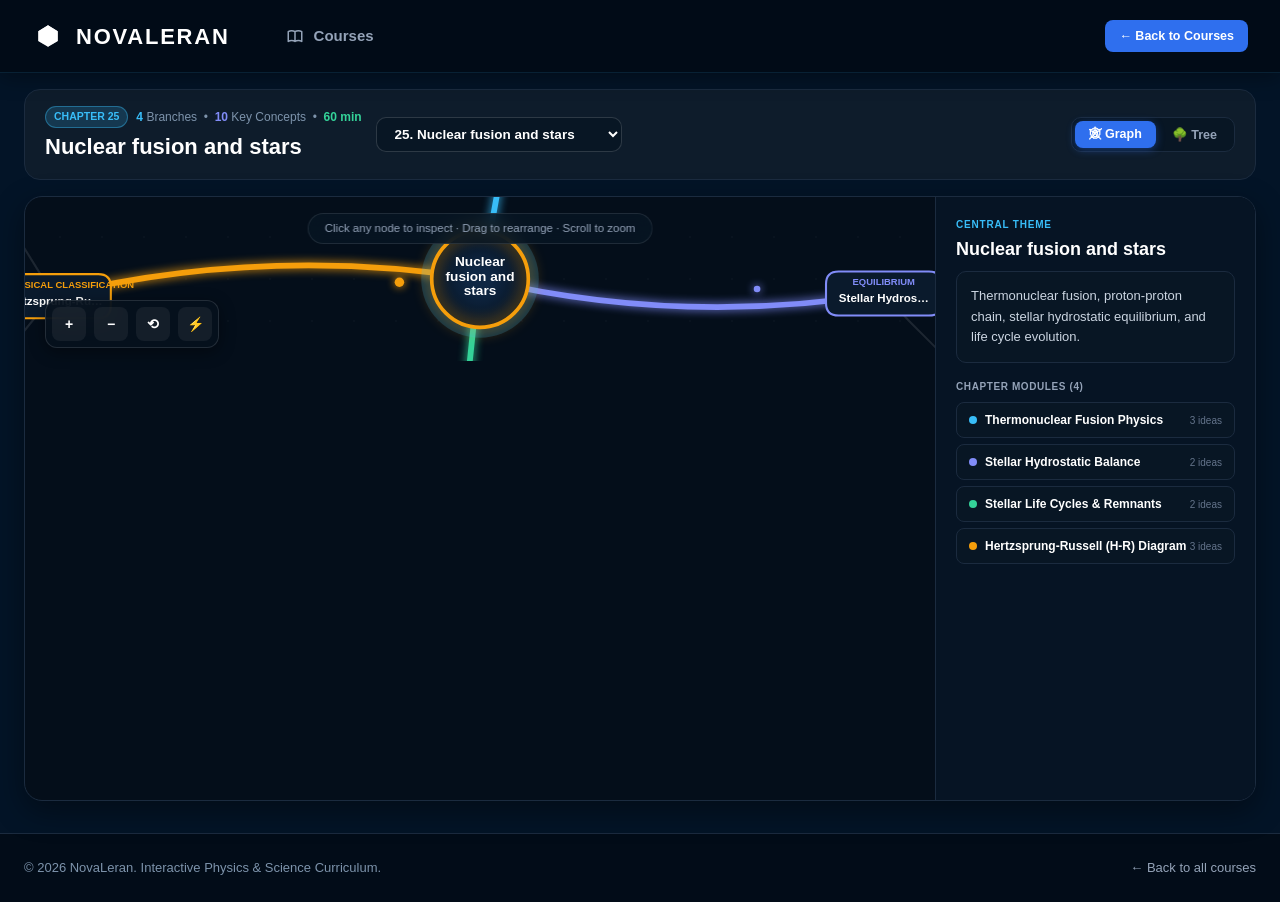
==== commit f6491721: "Stick footer to bottom of viewport and add flex layout" ====
--- a/chapter.html
+++ b/chapter.html
@@ -7,7 +7,7 @@
   <meta http-equiv="Cache-Control" content="no-cache, no-store, must-revalidate">
   <meta http-equiv="Pragma" content="no-cache">
   <meta http-equiv="Expires" content="0">
-  <link rel="stylesheet" href="style.css?v=13">
+  <link rel="stylesheet" href="style.css?v=14">
   <style>
     /* Dedicated Chapter Mind Map Layout Styles */
     .mm-layout-wrapper {
@@ -364,7 +364,7 @@
   </footer>
 
   <!-- Curriculum Data and Mind Map Engine Scripts -->
-  <script src="curriculum-data.js?v=13"></script>
-  <script src="chapter.js?v=13"></script>
+  <script src="curriculum-data.js?v=14"></script>
+  <script src="chapter.js?v=14"></script>
 </body>
 </html>
--- a/style.css
+++ b/style.css
@@ -43,6 +43,8 @@
   background-color: var(--bg-primary);
   color: var(--text-primary);
   min-height: 100vh;
+  display: flex;
+  flex-direction: column;
   line-height: 1.5;
   overflow-x: hidden;
   -webkit-font-smoothing: antialiased;
@@ -555,9 +557,17 @@
    Page Main Container
    ========================================================================== */
 .page-main {
+  width: 100%;
   max-width: 1360px;
   margin: 0 auto;
   padding: 40px 32px 80px;
+  flex: 1 0 auto;
+  box-sizing: border-box;
+}
+
+footer {
+  margin-top: auto;
+  width: 100%;
 }
 
 .page-hero {
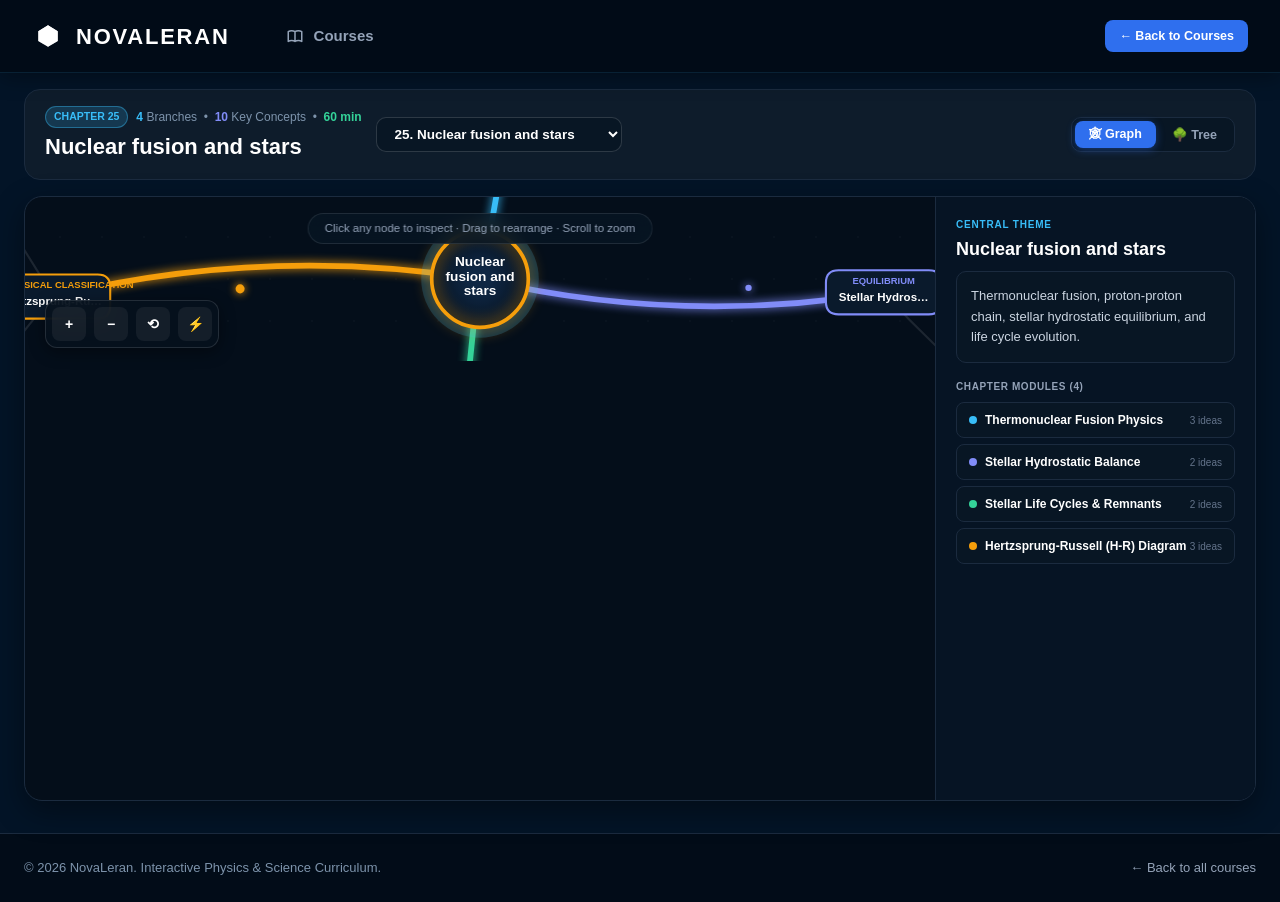
==== commit e3ccfcfb: "Make chapter card holder a square box (250px x 250px)" ====
--- a/chapter.html
+++ b/chapter.html
@@ -7,7 +7,7 @@
   <meta http-equiv="Cache-Control" content="no-cache, no-store, must-revalidate">
   <meta http-equiv="Pragma" content="no-cache">
   <meta http-equiv="Expires" content="0">
-  <link rel="stylesheet" href="style.css?v=14">
+  <link rel="stylesheet" href="style.css?v=15">
   <style>
     /* Dedicated Chapter Mind Map Layout Styles */
     .mm-layout-wrapper {
@@ -364,7 +364,7 @@
   </footer>
 
   <!-- Curriculum Data and Mind Map Engine Scripts -->
-  <script src="curriculum-data.js?v=14"></script>
-  <script src="chapter.js?v=14"></script>
+  <script src="curriculum-data.js?v=15"></script>
+  <script src="chapter.js?v=15"></script>
 </body>
 </html>
--- a/style.css
+++ b/style.css
@@ -790,16 +790,22 @@
 }
 
 .chapters-showcase-container {
-  display: flex;
-  flex-wrap: wrap;
-  align-items: center;
-  gap: 24px;
+  display: inline-flex;
+  flex-direction: column;
+  align-items: center;
+  justify-content: center;
+  aspect-ratio: 1 / 1;
+  width: 250px;
+  height: 250px;
+  max-width: 100%;
   background-color: var(--bg-container);
   border: 1px solid var(--border-subtle);
-  border-radius: 18px;
-  padding: 32px;
+  border-radius: 20px;
+  padding: 20px;
   margin-top: 8px;
   margin-bottom: 48px;
+  box-sizing: border-box;
+  transition: all 0.2s ease;
 }
 
 .tile-title {
@@ -1888,6 +1894,12 @@
   .page-subtitle {
     font-size: 13px;
   }
+  .chapters-showcase-container {
+    width: 200px;
+    height: 200px;
+    padding: 16px;
+    border-radius: 16px;
+  }
   .tile-box {
     width: 118px;
     height: 118px;
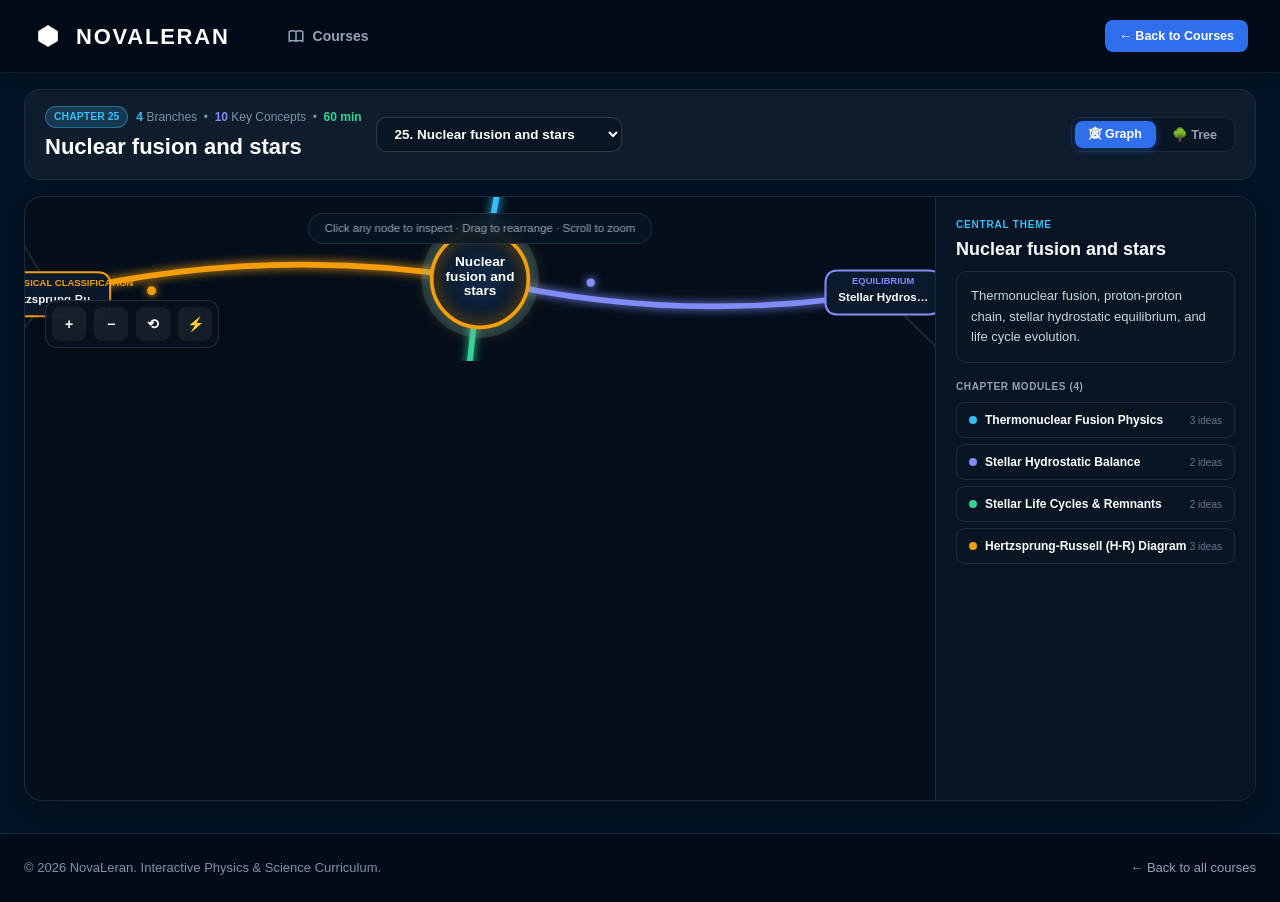
==== commit 8ab3db09: "Remove navbar underline and highlight Courses with a modern glassmorphism capsule badge" ====
--- a/chapter.html
+++ b/chapter.html
@@ -7,7 +7,7 @@
   <meta http-equiv="Cache-Control" content="no-cache, no-store, must-revalidate">
   <meta http-equiv="Pragma" content="no-cache">
   <meta http-equiv="Expires" content="0">
-  <link rel="stylesheet" href="style.css?v=15">
+  <link rel="stylesheet" href="style.css?v=16">
   <style>
     /* Dedicated Chapter Mind Map Layout Styles */
     .mm-layout-wrapper {
@@ -364,7 +364,7 @@
   </footer>
 
   <!-- Curriculum Data and Mind Map Engine Scripts -->
-  <script src="curriculum-data.js?v=15"></script>
-  <script src="chapter.js?v=15"></script>
+  <script src="curriculum-data.js?v=16"></script>
+  <script src="chapter.js?v=16"></script>
 </body>
 </html>
--- a/style.css
+++ b/style.css
@@ -134,40 +134,45 @@
 .nav-links {
   display: flex;
   align-items: center;
-  height: 72px;
-  gap: 6px;
+  gap: 8px;
 }
 
 .nav-item {
   position: relative;
-  display: flex;
-  align-items: center;
-  gap: 10px;
-  padding: 0 16px;
-  height: 100%;
-  font-size: 15px;
+  display: inline-flex;
+  align-items: center;
+  gap: 8px;
+  padding: 8px 16px;
+  border-radius: 12px;
+  font-size: 14px;
   font-weight: 600;
   color: var(--text-secondary);
-  transition: color 0.15s ease;
-  cursor: pointer;
+  background: transparent;
+  border: 1px solid transparent;
+  transition: all 0.2s cubic-bezier(0.4, 0, 0.2, 1);
+  cursor: pointer;
+  text-decoration: none;
 }
 
 .nav-item:hover {
   color: #fff;
+  background: rgba(255, 255, 255, 0.06);
 }
 
 .nav-item.active {
-  color: #fff;
+  color: #ffffff;
+  background: rgba(255, 255, 255, 0.08);
+  border: 1px solid rgba(255, 255, 255, 0.14);
+  box-shadow: 0 2px 10px rgba(0, 0, 0, 0.25), inset 0 1px 0 rgba(255, 255, 255, 0.1);
+}
+
+.nav-item.active svg {
+  color: #38bdf8;
+  filter: drop-shadow(0 0 6px rgba(56, 189, 248, 0.5));
 }
 
 .nav-indicator {
-  position: absolute;
-  bottom: 0;
-  left: 12px;
-  right: 12px;
-  height: 3px;
-  background: #fff;
-  border-radius: 3px 3px 0 0;
+  display: none !important;
 }
 
 .header-right {
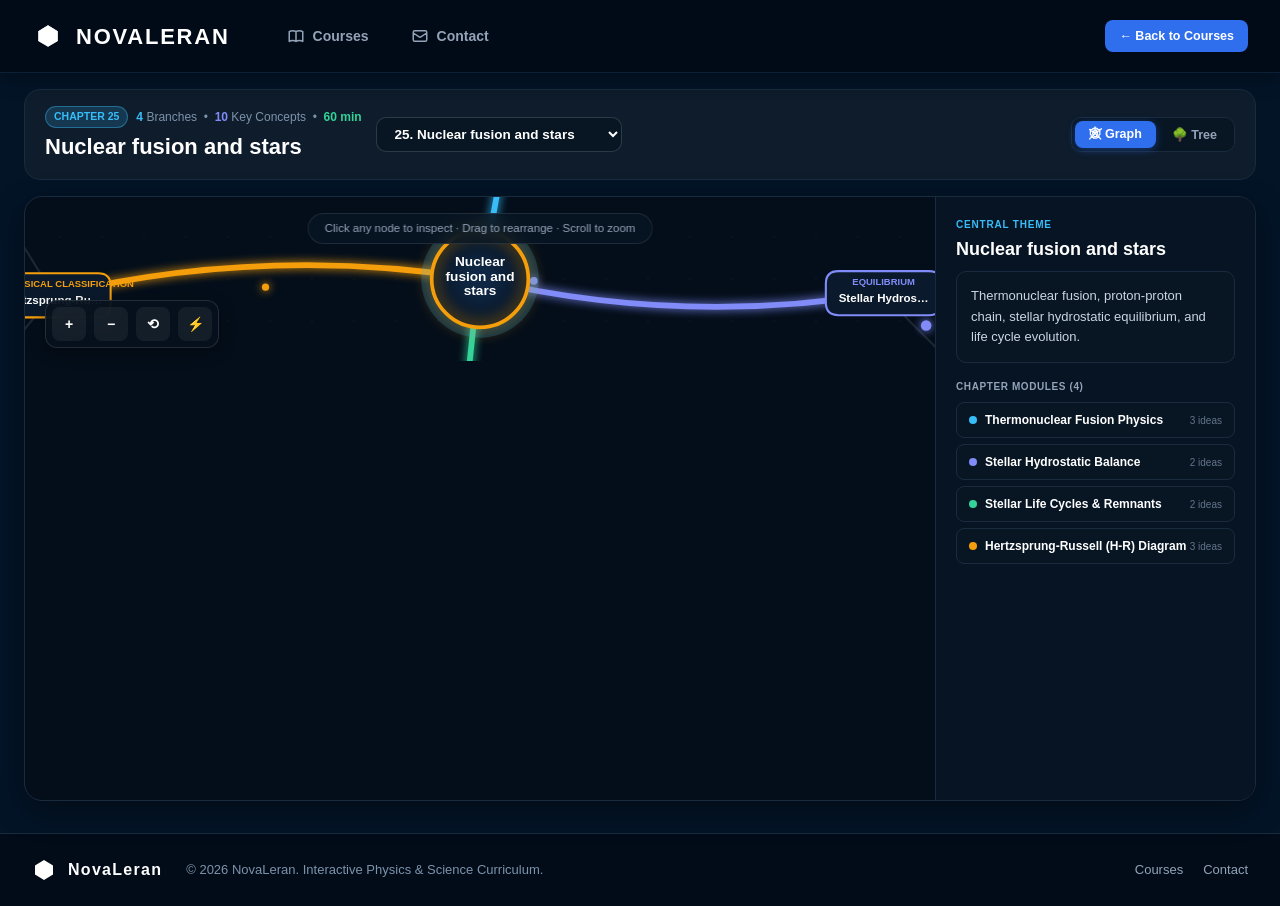
==== commit 8731d271: "Add Contact nav item and dedicated Contact page with WhatsApp, Email, and message form" ====
--- a/chapter.html
+++ b/chapter.html
@@ -7,7 +7,7 @@
   <meta http-equiv="Cache-Control" content="no-cache, no-store, must-revalidate">
   <meta http-equiv="Pragma" content="no-cache">
   <meta http-equiv="Expires" content="0">
-  <link rel="stylesheet" href="style.css?v=16">
+  <link rel="stylesheet" href="style.css?v=17">
   <style>
     /* Dedicated Chapter Mind Map Layout Styles */
     .mm-layout-wrapper {
@@ -257,6 +257,12 @@
               <path d="M12 6.253v13m0-13C10.832 5.477 9.246 5 7.5 5S4.168 5.477 3 6.253v13C4.168 18.477 5.754 18 7.5 18s3.332.477 4.5 1.253m0-13C13.168 5.477 14.754 5 16.5 5c1.747 0 3.332.477 4.5 1.253v13C19.832 18.477 18.247 18 16.5 18c-1.746 0-3.332.477-4.5 1.253" stroke-linecap="round" stroke-linejoin="round"/>
             </svg>
             <span>Courses</span>
+          </a>
+          <a class="nav-item" href="contact.html">
+            <svg width="18" height="18" fill="none" stroke="currentColor" stroke-width="2" viewBox="0 0 24 24">
+              <path d="M3 8l7.89 5.26a2 2 0 002.22 0L21 8M5 19h14a2 2 0 002-2V7a2 2 0 00-2-2H5a2 2 0 00-2 2v10a2 2 0 002 2z" stroke-linecap="round" stroke-linejoin="round"/>
+            </svg>
+            <span>Contact</span>
           </a>
         </nav>
       </div>
@@ -352,19 +358,26 @@
   </main>
 
   <!-- Footer -->
-  <footer style="width: 100%; background: #020c18; border-top: 1px solid var(--border-subtle); padding: 24px; box-sizing: border-box;">
+  <footer style="width: 100%; background: #020c18; border-top: 1px solid var(--border-subtle); padding: 24px 32px; box-sizing: border-box;">
     <div style="max-width: 1360px; margin: 0 auto; display: flex; flex-wrap: wrap; justify-content: space-between; align-items: center; gap: 16px;">
-      <span style="font-size: 13px; color: var(--text-muted);">
-        © 2026 NovaLeran. Interactive Physics &amp; Science Curriculum.
-      </span>
-      <a href="index.html" style="font-size: 13px; color: var(--text-secondary); text-decoration: none;">
-        ← Back to all courses
-      </a>
+      <div style="display: flex; align-items: center; gap: 12px;">
+        <svg width="24" height="24" viewBox="0 0 24 24" fill="none">
+          <path d="M12 2L3 7.5v9L12 22l9-5.5v-9L12 2z" fill="#ffffff"/>
+        </svg>
+        <span style="font-size: 16px; font-weight: 800; letter-spacing: 0.08em; color: #fff;">NovaLeran</span>
+        <span style="font-size: 13px; color: var(--text-muted); margin-left: 12px;">
+          © 2026 NovaLeran. Interactive Physics &amp; Science Curriculum.
+        </span>
+      </div>
+      <div style="display: flex; flex-wrap: wrap; gap: 20px; font-size: 13px; color: var(--text-secondary);">
+        <a href="index.html" style="color: var(--text-secondary); text-decoration: none;">Courses</a>
+        <a href="contact.html" style="color: var(--text-secondary); text-decoration: none;">Contact</a>
+      </div>
     </div>
   </footer>
 
   <!-- Curriculum Data and Mind Map Engine Scripts -->
-  <script src="curriculum-data.js?v=16"></script>
-  <script src="chapter.js?v=16"></script>
+  <script src="curriculum-data.js?v=17"></script>
+  <script src="chapter.js?v=17"></script>
 </body>
 </html>
--- a/style.css
+++ b/style.css
@@ -1938,4 +1938,151 @@
   }
 }
 
-
+/* ==========================================================================
+   Contact Page Styles
+   ========================================================================== */
+.contact-grid {
+  display: grid;
+  grid-template-columns: 1fr 1.25fr;
+  gap: 32px;
+  max-width: 1080px;
+  margin: 0 auto 48px;
+  align-items: start;
+}
+
+.contact-card {
+  background: var(--bg-card);
+  border: 1px solid var(--border-subtle);
+  border-radius: 18px;
+  padding: 24px;
+  transition: all 0.25s cubic-bezier(0.16, 1, 0.3, 1);
+  box-shadow: 0 4px 20px rgba(0, 0, 0, 0.2);
+}
+
+.contact-card:hover {
+  border-color: var(--border-hover);
+  transform: translateY(-2px);
+  box-shadow: 0 8px 30px rgba(0, 0, 0, 0.35);
+}
+
+.contact-card-icon {
+  width: 52px;
+  height: 52px;
+  border-radius: 14px;
+  display: flex;
+  align-items: center;
+  justify-content: center;
+  flex-shrink: 0;
+}
+
+.contact-card-icon.whatsapp {
+  background: rgba(37, 211, 102, 0.12);
+  color: #25D366;
+  border: 1px solid rgba(37, 211, 102, 0.25);
+}
+
+.contact-card-icon.email {
+  background: rgba(56, 189, 248, 0.12);
+  color: #38bdf8;
+  border: 1px solid rgba(56, 189, 248, 0.25);
+}
+
+.contact-action-btn {
+  display: inline-flex;
+  align-items: center;
+  gap: 8px;
+  padding: 8px 16px;
+  border-radius: 10px;
+  font-size: 13px;
+  font-weight: 700;
+  text-decoration: none;
+  transition: all 0.2s ease;
+  margin-top: 4px;
+}
+
+.contact-action-btn.whatsapp-btn {
+  background: #25D366;
+  color: #031427;
+}
+
+.contact-action-btn.whatsapp-btn:hover {
+  background: #20ba59;
+  transform: translateY(-1px);
+  box-shadow: 0 4px 14px rgba(37, 211, 102, 0.35);
+}
+
+.contact-action-btn.email-btn {
+  background: rgba(56, 189, 248, 0.15);
+  color: #38bdf8;
+  border: 1px solid rgba(56, 189, 248, 0.3);
+}
+
+.contact-action-btn.email-btn:hover {
+  background: rgba(56, 189, 248, 0.25);
+  border-color: #38bdf8;
+  color: #fff;
+  transform: translateY(-1px);
+}
+
+.contact-form-card {
+  background: var(--bg-card);
+  border: 1px solid var(--border-subtle);
+  border-radius: 20px;
+  padding: 32px;
+  box-shadow: 0 8px 32px rgba(0, 0, 0, 0.3);
+}
+
+.contact-form-group {
+  margin-bottom: 20px;
+}
+
+.contact-form-label {
+  display: block;
+  font-size: 13px;
+  font-weight: 700;
+  color: #e2e8f0;
+  margin-bottom: 8px;
+  letter-spacing: 0.01em;
+}
+
+.contact-form-input,
+.contact-form-select,
+.contact-form-textarea {
+  width: 100%;
+  box-sizing: border-box;
+  background: #061322;
+  border: 1px solid var(--border-subtle);
+  border-radius: 10px;
+  padding: 12px 14px;
+  font-size: 14px;
+  color: #fff;
+  font-family: inherit;
+  outline: none;
+  transition: all 0.2s ease;
+}
+
+.contact-form-input:focus,
+.contact-form-select:focus,
+.contact-form-textarea:focus {
+  border-color: var(--brilliant-blue);
+  box-shadow: 0 0 0 3px rgba(47, 111, 238, 0.25);
+  background: #08182b;
+}
+
+.contact-form-textarea {
+  min-height: 120px;
+  resize: vertical;
+}
+
+@media (max-width: 900px) {
+  .contact-grid {
+    grid-template-columns: 1fr;
+    gap: 24px;
+  }
+  .contact-form-card {
+    padding: 24px;
+  }
+}
+
+
+
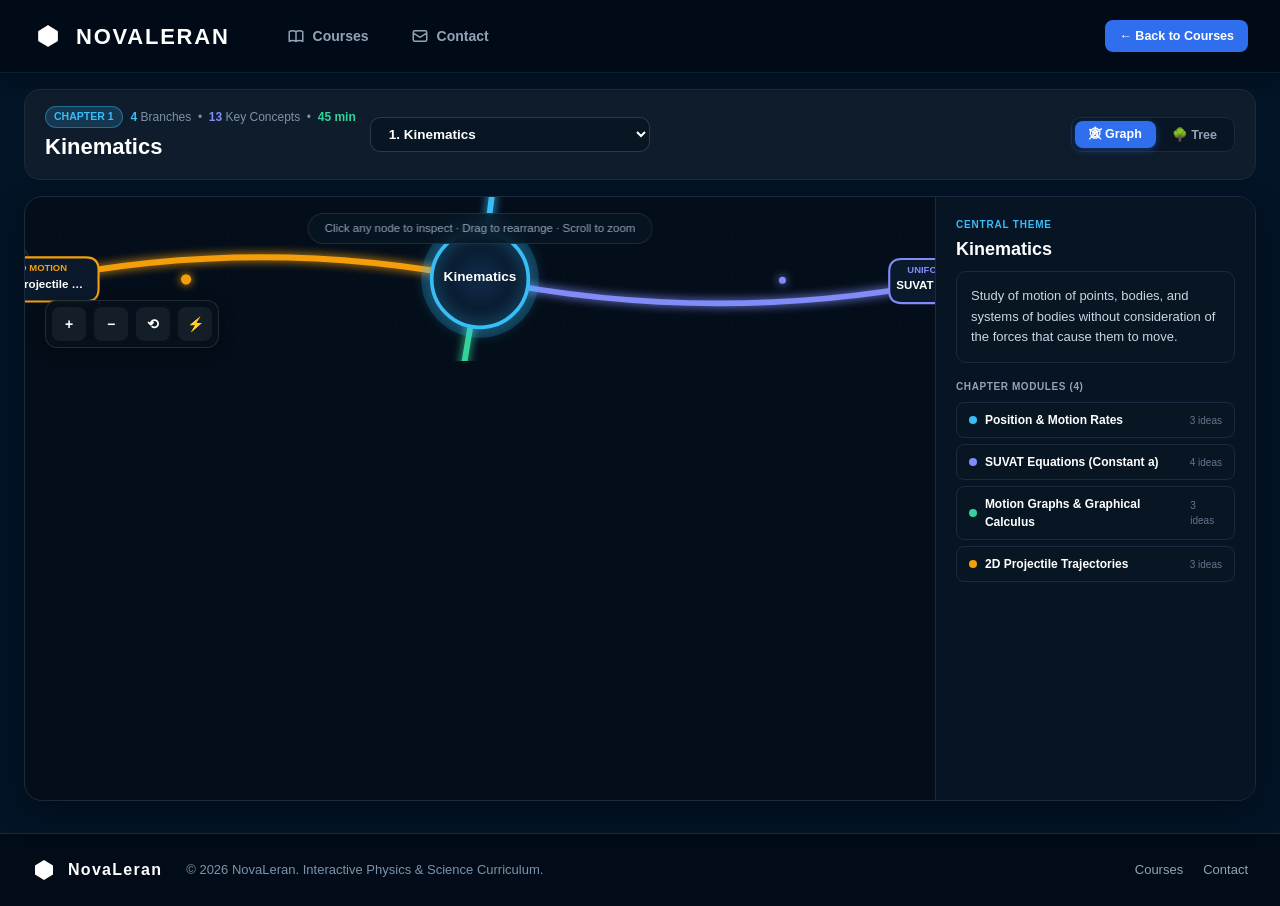
==== commit 956c64f2: "Restore all 25 chapters across curriculum tracks and mind map selector" ====
--- a/chapter.html
+++ b/chapter.html
@@ -7,7 +7,7 @@
   <meta http-equiv="Cache-Control" content="no-cache, no-store, must-revalidate">
   <meta http-equiv="Pragma" content="no-cache">
   <meta http-equiv="Expires" content="0">
-  <link rel="stylesheet" href="style.css?v=17">
+  <link rel="stylesheet" href="style.css?v=18">
   <style>
     /* Dedicated Chapter Mind Map Layout Styles */
     .mm-layout-wrapper {
@@ -377,7 +377,7 @@
   </footer>
 
   <!-- Curriculum Data and Mind Map Engine Scripts -->
-  <script src="curriculum-data.js?v=17"></script>
-  <script src="chapter.js?v=17"></script>
+  <script src="curriculum-data.js?v=18"></script>
+  <script src="chapter.js?v=18"></script>
 </body>
 </html>
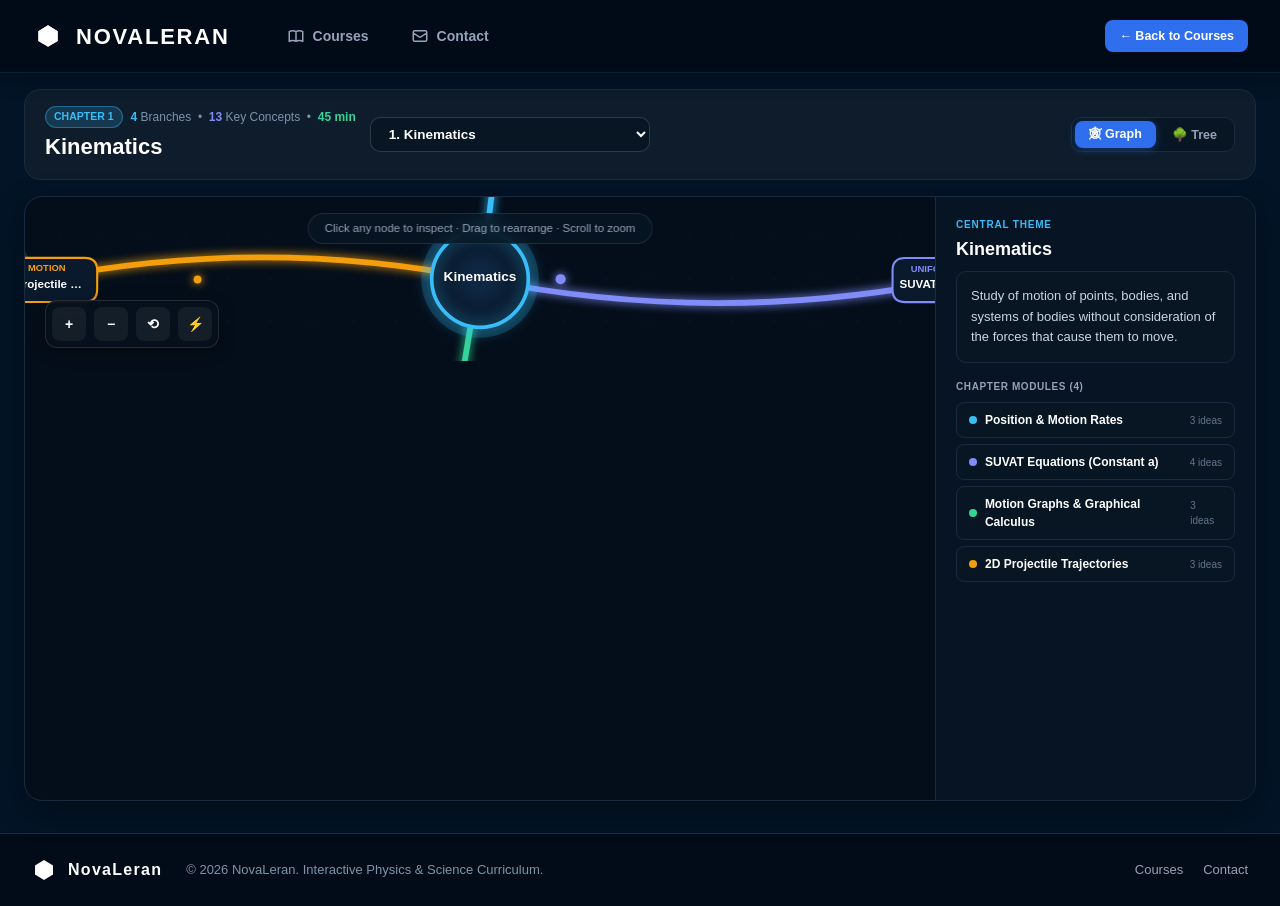
==== commit b160254e: "Refine courses page UI Add hero stats, merge filters and search into one toolbar, restyle unit heade" ====
--- a/chapter.html
+++ b/chapter.html
@@ -7,7 +7,7 @@
   <meta http-equiv="Cache-Control" content="no-cache, no-store, must-revalidate">
   <meta http-equiv="Pragma" content="no-cache">
   <meta http-equiv="Expires" content="0">
-  <link rel="stylesheet" href="style.css?v=18">
+  <link rel="stylesheet" href="style.css?v=19">
   <style>
     /* Dedicated Chapter Mind Map Layout Styles */
     .mm-layout-wrapper {
--- a/style.css
+++ b/style.css
@@ -576,15 +576,21 @@
 }
 
 .page-hero {
-  margin-bottom: 32px;
+  display: flex;
+  flex-wrap: wrap;
+  align-items: flex-end;
+  justify-content: space-between;
+  gap: 24px;
+  margin-bottom: 28px;
 }
 
 .page-title {
-  font-size: 32px;
+  font-size: 40px;
   font-weight: 800;
-  letter-spacing: -0.01em;
-  color: #fff;
-  margin-bottom: 6px;
+  letter-spacing: -0.02em;
+  line-height: 1.1;
+  color: #fff;
+  margin-bottom: 8px;
 }
 
 .page-subtitle {
@@ -592,25 +598,68 @@
   color: var(--text-secondary);
 }
 
+.hero-stats {
+  display: flex;
+  flex-wrap: wrap;
+  gap: 12px;
+}
+
+.hero-stat {
+  display: flex;
+  flex-direction: column;
+  gap: 2px;
+  min-width: 96px;
+  padding: 12px 18px;
+  background: var(--bg-container);
+  border: 1px solid var(--border-subtle);
+  border-radius: 14px;
+}
+
+.hero-stat-value {
+  font-size: 22px;
+  font-weight: 800;
+  line-height: 1.15;
+  color: #fff;
+  font-variant-numeric: tabular-nums;
+}
+
+.hero-stat-label {
+  font-size: 12px;
+  font-weight: 600;
+  color: var(--text-muted);
+}
+
+.hero-stat-progress {
+  min-width: 168px;
+}
+
+.hero-stat-progress .path-progress-track {
+  margin-top: 8px;
+}
+
 /* Subject Filter Buttons & Controls */
 .learning-paths-controls {
   display: flex;
   flex-wrap: wrap;
   align-items: center;
   justify-content: space-between;
-  gap: 16px;
-  margin-bottom: 32px;
+  gap: 14px 20px;
+  margin-bottom: 36px;
+  padding-bottom: 20px;
+  border-bottom: 1px solid var(--border-subtle);
 }
 
 .subject-filter-row {
   display: flex;
   align-items: center;
-  gap: 10px;
+  gap: 8px;
+  flex: 1 1 auto;
+  min-width: 0;
   overflow-x: auto;
   -webkit-overflow-scrolling: touch;
   scrollbar-width: none;
-  padding-bottom: 4px;
-  margin-bottom: 0;
+  padding: 2px;
+  margin: -2px;
 }
 
 .subject-filter-row::-webkit-scrollbar {
@@ -618,23 +667,23 @@
 }
 
 .subject-filter-btn {
-  padding: 9px 18px;
+  padding: 8px 16px;
   border-radius: 999px;
   font-size: 13.5px;
   font-weight: 600;
-  background: var(--bg-card);
+  background: transparent;
   border: 1px solid var(--border-subtle);
   color: var(--text-secondary);
   cursor: pointer;
   white-space: nowrap;
   flex-shrink: 0;
-  transition: all 0.15s ease;
+  transition: background 0.15s ease, color 0.15s ease, border-color 0.15s ease;
 }
 
 .subject-filter-btn:hover {
   color: #fff;
   border-color: var(--border-hover);
-  background: #142232;
+  background: rgba(255, 255, 255, 0.05);
 }
 
 .subject-filter-btn.active {
@@ -644,67 +693,130 @@
   font-weight: 700;
 }
 
+.subject-filter-btn:focus-visible,
+.course-tile:focus-visible {
+  outline: 2px solid var(--brilliant-sky);
+  outline-offset: 3px;
+}
+
 /* ==========================================================================
    Learning Path Track Row (Horizontal Scroll)
    ========================================================================== */
 .path-section {
-  margin-bottom: 48px;
+  margin-bottom: 52px;
+  scroll-margin-top: 90px;
 }
 
 .path-section-header {
   display: flex;
-  align-items: center;
-  gap: 16px;
-  margin-bottom: 18px;
+  flex-wrap: wrap;
+  align-items: flex-end;
+  justify-content: space-between;
+  gap: 12px 24px;
+  margin-bottom: 16px;
 }
 
 .path-section-text {
   display: flex;
   flex-direction: column;
+  flex: 1 1 320px;
+  min-width: 0;
 }
 
 .path-section-meta {
+  display: inline-flex;
+  align-items: center;
+  gap: 8px;
   font-size: 11px;
   font-weight: 800;
-  letter-spacing: 0.08em;
+  letter-spacing: 0.1em;
   color: var(--text-muted);
   text-transform: uppercase;
+  margin-bottom: 6px;
+}
+
+.path-section-meta::before {
+  content: "";
+  width: 8px;
+  height: 8px;
+  border-radius: 50%;
+  background: var(--path-accent, var(--brilliant-blue));
+  box-shadow: 0 0 10px var(--path-accent, var(--brilliant-blue));
 }
 
 .path-section-title {
-  font-size: 20px;
+  font-size: 24px;
   font-weight: 800;
-  color: #fff;
-  margin: 1px 0;
+  letter-spacing: -0.01em;
+  color: #fff;
+  margin: 0 0 4px;
 }
 
 .path-section-desc {
-  font-size: 13px;
+  font-size: 14px;
+  line-height: 1.5;
   color: var(--text-secondary);
+}
+
+.path-progress {
+  flex: 0 0 auto;
+  width: 190px;
+}
+
+.path-progress-label {
+  font-size: 12px;
+  color: var(--text-muted);
+  margin-bottom: 6px;
+  text-align: right;
+}
+
+.path-progress-label strong {
+  color: var(--brilliant-sky);
+  font-weight: 800;
+  font-variant-numeric: tabular-nums;
+}
+
+.path-section .path-progress-fill {
+  background: linear-gradient(90deg, var(--path-accent, #4f5df5), var(--brilliant-sky));
 }
 
 .path-track-container {
   background-color: var(--bg-container);
   border: 1px solid var(--border-subtle);
-  border-radius: 16px;
+  border-radius: 20px;
   padding: 24px;
   display: flex;
-  gap: 16px;
+  gap: 20px;
   overflow-x: auto;
   -webkit-overflow-scrolling: touch;
   scroll-snap-type: x proximity;
   scrollbar-width: thin;
+  scrollbar-color: var(--border-hover) transparent;
+}
+
+.path-track-container::-webkit-scrollbar {
+  height: 8px;
+}
+
+.path-track-container::-webkit-scrollbar-track {
+  background: transparent;
+}
+
+.path-track-container::-webkit-scrollbar-thumb {
+  background: var(--border-hover);
+  border-radius: 999px;
 }
 
 .course-tile {
   display: flex;
   flex-direction: column;
   align-items: center;
-  gap: 10px;
+  gap: 12px;
   cursor: pointer;
   flex-shrink: 0;
   text-decoration: none;
   scroll-snap-align: start;
+  border-radius: 20px;
   transition: transform 0.2s ease;
 }
 
@@ -724,13 +836,55 @@
   justify-content: center;
   position: relative;
   overflow: hidden;
-  transition: all 0.25s cubic-bezier(0.4, 0, 0.2, 1);
+  transition: border-color 0.25s ease, box-shadow 0.25s ease;
   box-shadow: 0 4px 14px rgba(0, 0, 0, 0.25);
 }
 
-.course-tile:hover .tile-box {
+.course-tile:hover .tile-box,
+.course-tile:focus-visible .tile-box {
   border-color: var(--brilliant-blue);
-  box-shadow: 0 8px 24px rgba(47, 111, 238, 0.4);
+  box-shadow: 0 10px 28px rgba(47, 111, 238, 0.4);
+}
+
+.course-tile.is-done .tile-box {
+  border-color: rgba(34, 197, 94, 0.7);
+}
+
+.tile-num {
+  position: absolute;
+  top: 10px;
+  left: 10px;
+  z-index: 15;
+  padding: 3px 8px;
+  border-radius: 999px;
+  background: rgba(3, 20, 39, 0.55);
+  border: 1px solid rgba(255, 255, 255, 0.14);
+  -webkit-backdrop-filter: blur(6px);
+  backdrop-filter: blur(6px);
+  color: rgba(255, 255, 255, 0.92);
+  font-size: 11px;
+  font-weight: 800;
+  letter-spacing: 0.04em;
+  line-height: 1.2;
+  font-variant-numeric: tabular-nums;
+  pointer-events: none;
+}
+
+.tile-done {
+  position: absolute;
+  bottom: 10px;
+  right: 10px;
+  z-index: 15;
+  width: 24px;
+  height: 24px;
+  display: flex;
+  align-items: center;
+  justify-content: center;
+  border-radius: 50%;
+  background: var(--brilliant-green);
+  color: #031427;
+  box-shadow: 0 2px 8px rgba(34, 197, 94, 0.5);
+  pointer-events: none;
 }
 
 .tile-icon-wrap {
@@ -816,9 +970,35 @@
 .tile-title {
   font-size: 14px;
   font-weight: 600;
+  line-height: 1.35;
   color: #fff;
   text-align: center;
   max-width: 160px;
+  display: -webkit-box;
+  -webkit-line-clamp: 2;
+  -webkit-box-orient: vertical;
+  overflow: hidden;
+}
+
+.paths-empty {
+  text-align: center;
+  padding: 60px 20px;
+  background: var(--bg-container);
+  border: 1px dashed var(--border-hover);
+  border-radius: 16px;
+}
+
+.paths-empty-title {
+  font-size: 18px;
+  font-weight: 700;
+  color: #fff;
+  margin-bottom: 8px;
+}
+
+.paths-empty-text {
+  font-size: 14px;
+  color: var(--text-secondary);
+  margin-bottom: 20px;
 }
 
 /* ==========================================================================
@@ -859,9 +1039,8 @@
 
 .search-field {
   position: relative;
-  flex: 1;
-  min-width: 280px;
-  max-width: 480px;
+  flex: 0 1 340px;
+  min-width: 240px;
 }
 
 .search-field svg {
@@ -872,6 +1051,7 @@
   color: var(--text-muted);
   width: 18px;
   height: 18px;
+  pointer-events: none;
 }
 
 .search-input {
@@ -879,16 +1059,20 @@
   padding: 10px 16px 10px 42px;
   background: var(--bg-input);
   border: 1px solid var(--border-subtle);
-  border-radius: 10px;
+  border-radius: 999px;
   color: #fff;
   font-size: 14px;
   outline: none;
   transition: border-color 0.2s ease, box-shadow 0.2s ease;
 }
 
+.search-input::placeholder {
+  color: var(--text-dim);
+}
+
 .search-input:focus {
   border-color: var(--brilliant-blue);
-  box-shadow: 0 0 12px rgba(47, 111, 238, 0.3);
+  box-shadow: 0 0 0 3px rgba(47, 111, 238, 0.25);
 }
 
 .catalog-filter-tabs {
@@ -1722,27 +1906,36 @@
     gap: 16px;
   }
   .search-field {
+    flex: 0 0 auto;
     width: 100%;
     max-width: 100%;
     min-width: 0;
   }
+  .page-hero {
+    align-items: stretch;
+  }
+  .hero-stats {
+    width: 100%;
+    display: grid;
+    grid-template-columns: repeat(3, minmax(0, 1fr));
+  }
+  .hero-stat {
+    min-width: 0;
+    padding: 12px 14px;
+  }
   .path-section-header {
     flex-direction: column;
-    align-items: flex-start;
+    align-items: stretch;
     gap: 12px;
   }
   .path-section-text {
+    flex: 0 0 auto;
+  }
+  .path-progress {
     width: 100%;
   }
-  .path-section-text > div {
-    flex-direction: column;
-    align-items: flex-start !important;
-    gap: 8px;
-  }
-  .path-section-text > div > div:last-child {
-    width: 100%;
-    min-width: 0 !important;
-    text-align: left !important;
+  .path-progress-label {
+    text-align: left;
   }
 }
 
@@ -2069,6 +2262,12 @@
   background: #08182b;
 }
 
+.contact-form-select option {
+  background: #081624;
+  color: #ffffff;
+  padding: 8px 12px;
+}
+
 .contact-form-textarea {
   min-height: 120px;
   resize: vertical;
@@ -2086,3 +2285,16 @@
 
 
 
+
+@media (prefers-reduced-motion: reduce) {
+  .course-tile,
+  .tile-box,
+  .tile-icon-wrap,
+  .path-progress-fill {
+    transition: none;
+  }
+  .course-tile:hover,
+  .course-tile:hover .tile-icon-wrap {
+    transform: none;
+  }
+}
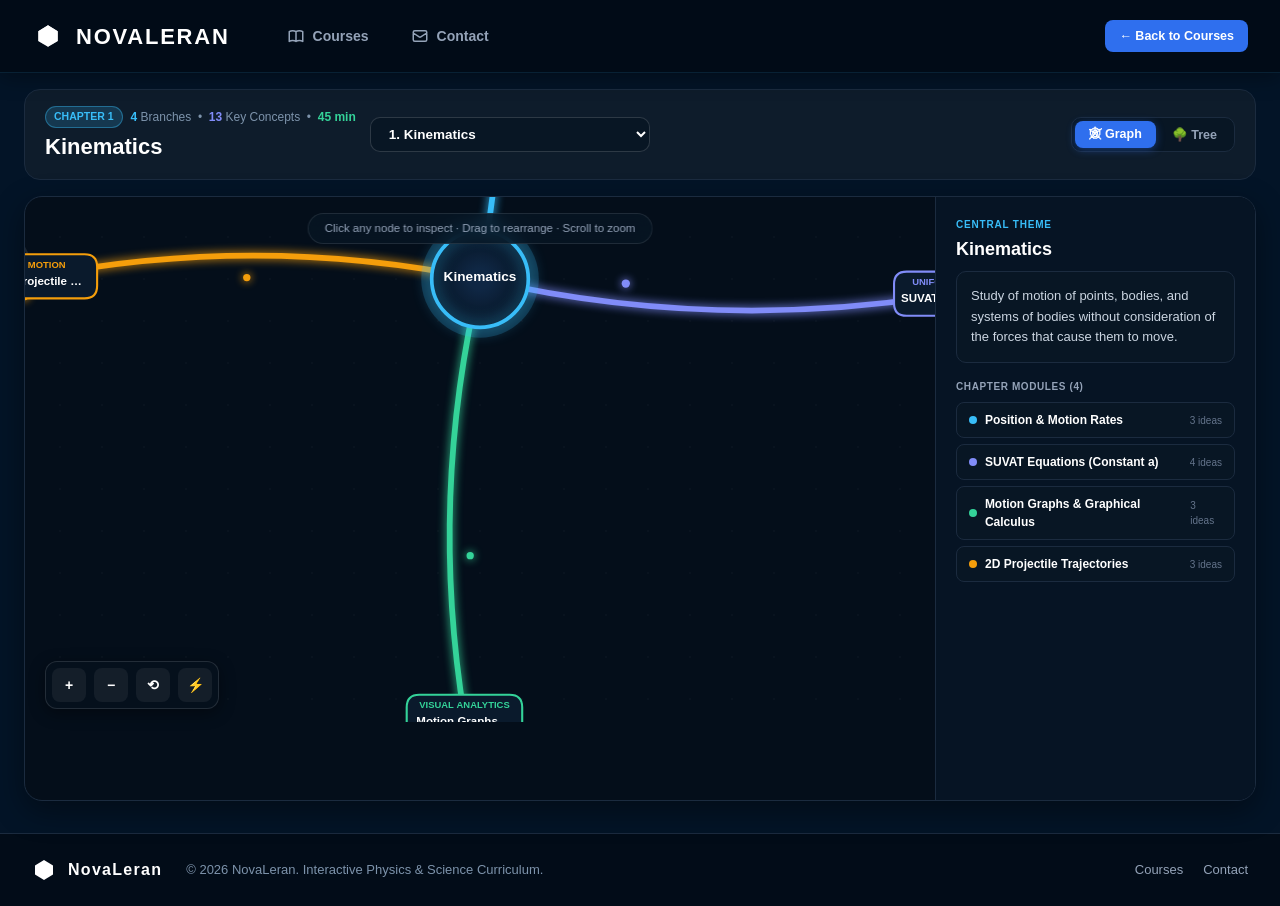
==== commit c6b830c3: "Revert "Refine courses page UI" This reverts commit b160254.  Co-Authored-By: Claude Sonnet 5.5 <nor" ====
--- a/chapter.html
+++ b/chapter.html
@@ -7,7 +7,7 @@
   <meta http-equiv="Cache-Control" content="no-cache, no-store, must-revalidate">
   <meta http-equiv="Pragma" content="no-cache">
   <meta http-equiv="Expires" content="0">
-  <link rel="stylesheet" href="style.css?v=19">
+  <link rel="stylesheet" href="style.css?v=18">
   <style>
     /* Dedicated Chapter Mind Map Layout Styles */
     .mm-layout-wrapper {
--- a/style.css
+++ b/style.css
@@ -576,21 +576,15 @@
 }
 
 .page-hero {
-  display: flex;
-  flex-wrap: wrap;
-  align-items: flex-end;
-  justify-content: space-between;
-  gap: 24px;
-  margin-bottom: 28px;
+  margin-bottom: 32px;
 }
 
 .page-title {
-  font-size: 40px;
+  font-size: 32px;
   font-weight: 800;
-  letter-spacing: -0.02em;
-  line-height: 1.1;
-  color: #fff;
-  margin-bottom: 8px;
+  letter-spacing: -0.01em;
+  color: #fff;
+  margin-bottom: 6px;
 }
 
 .page-subtitle {
@@ -598,68 +592,25 @@
   color: var(--text-secondary);
 }
 
-.hero-stats {
-  display: flex;
-  flex-wrap: wrap;
-  gap: 12px;
-}
-
-.hero-stat {
-  display: flex;
-  flex-direction: column;
-  gap: 2px;
-  min-width: 96px;
-  padding: 12px 18px;
-  background: var(--bg-container);
-  border: 1px solid var(--border-subtle);
-  border-radius: 14px;
-}
-
-.hero-stat-value {
-  font-size: 22px;
-  font-weight: 800;
-  line-height: 1.15;
-  color: #fff;
-  font-variant-numeric: tabular-nums;
-}
-
-.hero-stat-label {
-  font-size: 12px;
-  font-weight: 600;
-  color: var(--text-muted);
-}
-
-.hero-stat-progress {
-  min-width: 168px;
-}
-
-.hero-stat-progress .path-progress-track {
-  margin-top: 8px;
-}
-
 /* Subject Filter Buttons & Controls */
 .learning-paths-controls {
   display: flex;
   flex-wrap: wrap;
   align-items: center;
   justify-content: space-between;
-  gap: 14px 20px;
-  margin-bottom: 36px;
-  padding-bottom: 20px;
-  border-bottom: 1px solid var(--border-subtle);
+  gap: 16px;
+  margin-bottom: 32px;
 }
 
 .subject-filter-row {
   display: flex;
   align-items: center;
-  gap: 8px;
-  flex: 1 1 auto;
-  min-width: 0;
+  gap: 10px;
   overflow-x: auto;
   -webkit-overflow-scrolling: touch;
   scrollbar-width: none;
-  padding: 2px;
-  margin: -2px;
+  padding-bottom: 4px;
+  margin-bottom: 0;
 }
 
 .subject-filter-row::-webkit-scrollbar {
@@ -667,23 +618,23 @@
 }
 
 .subject-filter-btn {
-  padding: 8px 16px;
+  padding: 9px 18px;
   border-radius: 999px;
   font-size: 13.5px;
   font-weight: 600;
-  background: transparent;
+  background: var(--bg-card);
   border: 1px solid var(--border-subtle);
   color: var(--text-secondary);
   cursor: pointer;
   white-space: nowrap;
   flex-shrink: 0;
-  transition: background 0.15s ease, color 0.15s ease, border-color 0.15s ease;
+  transition: all 0.15s ease;
 }
 
 .subject-filter-btn:hover {
   color: #fff;
   border-color: var(--border-hover);
-  background: rgba(255, 255, 255, 0.05);
+  background: #142232;
 }
 
 .subject-filter-btn.active {
@@ -693,130 +644,67 @@
   font-weight: 700;
 }
 
-.subject-filter-btn:focus-visible,
-.course-tile:focus-visible {
-  outline: 2px solid var(--brilliant-sky);
-  outline-offset: 3px;
-}
-
 /* ==========================================================================
    Learning Path Track Row (Horizontal Scroll)
    ========================================================================== */
 .path-section {
-  margin-bottom: 52px;
-  scroll-margin-top: 90px;
+  margin-bottom: 48px;
 }
 
 .path-section-header {
   display: flex;
-  flex-wrap: wrap;
-  align-items: flex-end;
-  justify-content: space-between;
-  gap: 12px 24px;
-  margin-bottom: 16px;
+  align-items: center;
+  gap: 16px;
+  margin-bottom: 18px;
 }
 
 .path-section-text {
   display: flex;
   flex-direction: column;
-  flex: 1 1 320px;
-  min-width: 0;
 }
 
 .path-section-meta {
-  display: inline-flex;
-  align-items: center;
-  gap: 8px;
   font-size: 11px;
   font-weight: 800;
-  letter-spacing: 0.1em;
+  letter-spacing: 0.08em;
   color: var(--text-muted);
   text-transform: uppercase;
-  margin-bottom: 6px;
-}
-
-.path-section-meta::before {
-  content: "";
-  width: 8px;
-  height: 8px;
-  border-radius: 50%;
-  background: var(--path-accent, var(--brilliant-blue));
-  box-shadow: 0 0 10px var(--path-accent, var(--brilliant-blue));
 }
 
 .path-section-title {
-  font-size: 24px;
+  font-size: 20px;
   font-weight: 800;
-  letter-spacing: -0.01em;
-  color: #fff;
-  margin: 0 0 4px;
+  color: #fff;
+  margin: 1px 0;
 }
 
 .path-section-desc {
-  font-size: 14px;
-  line-height: 1.5;
+  font-size: 13px;
   color: var(--text-secondary);
-}
-
-.path-progress {
-  flex: 0 0 auto;
-  width: 190px;
-}
-
-.path-progress-label {
-  font-size: 12px;
-  color: var(--text-muted);
-  margin-bottom: 6px;
-  text-align: right;
-}
-
-.path-progress-label strong {
-  color: var(--brilliant-sky);
-  font-weight: 800;
-  font-variant-numeric: tabular-nums;
-}
-
-.path-section .path-progress-fill {
-  background: linear-gradient(90deg, var(--path-accent, #4f5df5), var(--brilliant-sky));
 }
 
 .path-track-container {
   background-color: var(--bg-container);
   border: 1px solid var(--border-subtle);
-  border-radius: 20px;
+  border-radius: 16px;
   padding: 24px;
   display: flex;
-  gap: 20px;
+  gap: 16px;
   overflow-x: auto;
   -webkit-overflow-scrolling: touch;
   scroll-snap-type: x proximity;
   scrollbar-width: thin;
-  scrollbar-color: var(--border-hover) transparent;
-}
-
-.path-track-container::-webkit-scrollbar {
-  height: 8px;
-}
-
-.path-track-container::-webkit-scrollbar-track {
-  background: transparent;
-}
-
-.path-track-container::-webkit-scrollbar-thumb {
-  background: var(--border-hover);
-  border-radius: 999px;
 }
 
 .course-tile {
   display: flex;
   flex-direction: column;
   align-items: center;
-  gap: 12px;
+  gap: 10px;
   cursor: pointer;
   flex-shrink: 0;
   text-decoration: none;
   scroll-snap-align: start;
-  border-radius: 20px;
   transition: transform 0.2s ease;
 }
 
@@ -836,55 +724,13 @@
   justify-content: center;
   position: relative;
   overflow: hidden;
-  transition: border-color 0.25s ease, box-shadow 0.25s ease;
+  transition: all 0.25s cubic-bezier(0.4, 0, 0.2, 1);
   box-shadow: 0 4px 14px rgba(0, 0, 0, 0.25);
 }
 
-.course-tile:hover .tile-box,
-.course-tile:focus-visible .tile-box {
+.course-tile:hover .tile-box {
   border-color: var(--brilliant-blue);
-  box-shadow: 0 10px 28px rgba(47, 111, 238, 0.4);
-}
-
-.course-tile.is-done .tile-box {
-  border-color: rgba(34, 197, 94, 0.7);
-}
-
-.tile-num {
-  position: absolute;
-  top: 10px;
-  left: 10px;
-  z-index: 15;
-  padding: 3px 8px;
-  border-radius: 999px;
-  background: rgba(3, 20, 39, 0.55);
-  border: 1px solid rgba(255, 255, 255, 0.14);
-  -webkit-backdrop-filter: blur(6px);
-  backdrop-filter: blur(6px);
-  color: rgba(255, 255, 255, 0.92);
-  font-size: 11px;
-  font-weight: 800;
-  letter-spacing: 0.04em;
-  line-height: 1.2;
-  font-variant-numeric: tabular-nums;
-  pointer-events: none;
-}
-
-.tile-done {
-  position: absolute;
-  bottom: 10px;
-  right: 10px;
-  z-index: 15;
-  width: 24px;
-  height: 24px;
-  display: flex;
-  align-items: center;
-  justify-content: center;
-  border-radius: 50%;
-  background: var(--brilliant-green);
-  color: #031427;
-  box-shadow: 0 2px 8px rgba(34, 197, 94, 0.5);
-  pointer-events: none;
+  box-shadow: 0 8px 24px rgba(47, 111, 238, 0.4);
 }
 
 .tile-icon-wrap {
@@ -970,35 +816,9 @@
 .tile-title {
   font-size: 14px;
   font-weight: 600;
-  line-height: 1.35;
   color: #fff;
   text-align: center;
   max-width: 160px;
-  display: -webkit-box;
-  -webkit-line-clamp: 2;
-  -webkit-box-orient: vertical;
-  overflow: hidden;
-}
-
-.paths-empty {
-  text-align: center;
-  padding: 60px 20px;
-  background: var(--bg-container);
-  border: 1px dashed var(--border-hover);
-  border-radius: 16px;
-}
-
-.paths-empty-title {
-  font-size: 18px;
-  font-weight: 700;
-  color: #fff;
-  margin-bottom: 8px;
-}
-
-.paths-empty-text {
-  font-size: 14px;
-  color: var(--text-secondary);
-  margin-bottom: 20px;
 }
 
 /* ==========================================================================
@@ -1039,8 +859,9 @@
 
 .search-field {
   position: relative;
-  flex: 0 1 340px;
-  min-width: 240px;
+  flex: 1;
+  min-width: 280px;
+  max-width: 480px;
 }
 
 .search-field svg {
@@ -1051,7 +872,6 @@
   color: var(--text-muted);
   width: 18px;
   height: 18px;
-  pointer-events: none;
 }
 
 .search-input {
@@ -1059,20 +879,16 @@
   padding: 10px 16px 10px 42px;
   background: var(--bg-input);
   border: 1px solid var(--border-subtle);
-  border-radius: 999px;
+  border-radius: 10px;
   color: #fff;
   font-size: 14px;
   outline: none;
   transition: border-color 0.2s ease, box-shadow 0.2s ease;
 }
 
-.search-input::placeholder {
-  color: var(--text-dim);
-}
-
 .search-input:focus {
   border-color: var(--brilliant-blue);
-  box-shadow: 0 0 0 3px rgba(47, 111, 238, 0.25);
+  box-shadow: 0 0 12px rgba(47, 111, 238, 0.3);
 }
 
 .catalog-filter-tabs {
@@ -1906,36 +1722,27 @@
     gap: 16px;
   }
   .search-field {
-    flex: 0 0 auto;
     width: 100%;
     max-width: 100%;
     min-width: 0;
   }
-  .page-hero {
-    align-items: stretch;
-  }
-  .hero-stats {
-    width: 100%;
-    display: grid;
-    grid-template-columns: repeat(3, minmax(0, 1fr));
-  }
-  .hero-stat {
-    min-width: 0;
-    padding: 12px 14px;
-  }
   .path-section-header {
     flex-direction: column;
-    align-items: stretch;
+    align-items: flex-start;
     gap: 12px;
   }
   .path-section-text {
-    flex: 0 0 auto;
-  }
-  .path-progress {
     width: 100%;
   }
-  .path-progress-label {
-    text-align: left;
+  .path-section-text > div {
+    flex-direction: column;
+    align-items: flex-start !important;
+    gap: 8px;
+  }
+  .path-section-text > div > div:last-child {
+    width: 100%;
+    min-width: 0 !important;
+    text-align: left !important;
   }
 }
 
@@ -2285,16 +2092,3 @@
 
 
 
-
-@media (prefers-reduced-motion: reduce) {
-  .course-tile,
-  .tile-box,
-  .tile-icon-wrap,
-  .path-progress-fill {
-    transition: none;
-  }
-  .course-tile:hover,
-  .course-tile:hover .tile-icon-wrap {
-    transform: none;
-  }
-}
